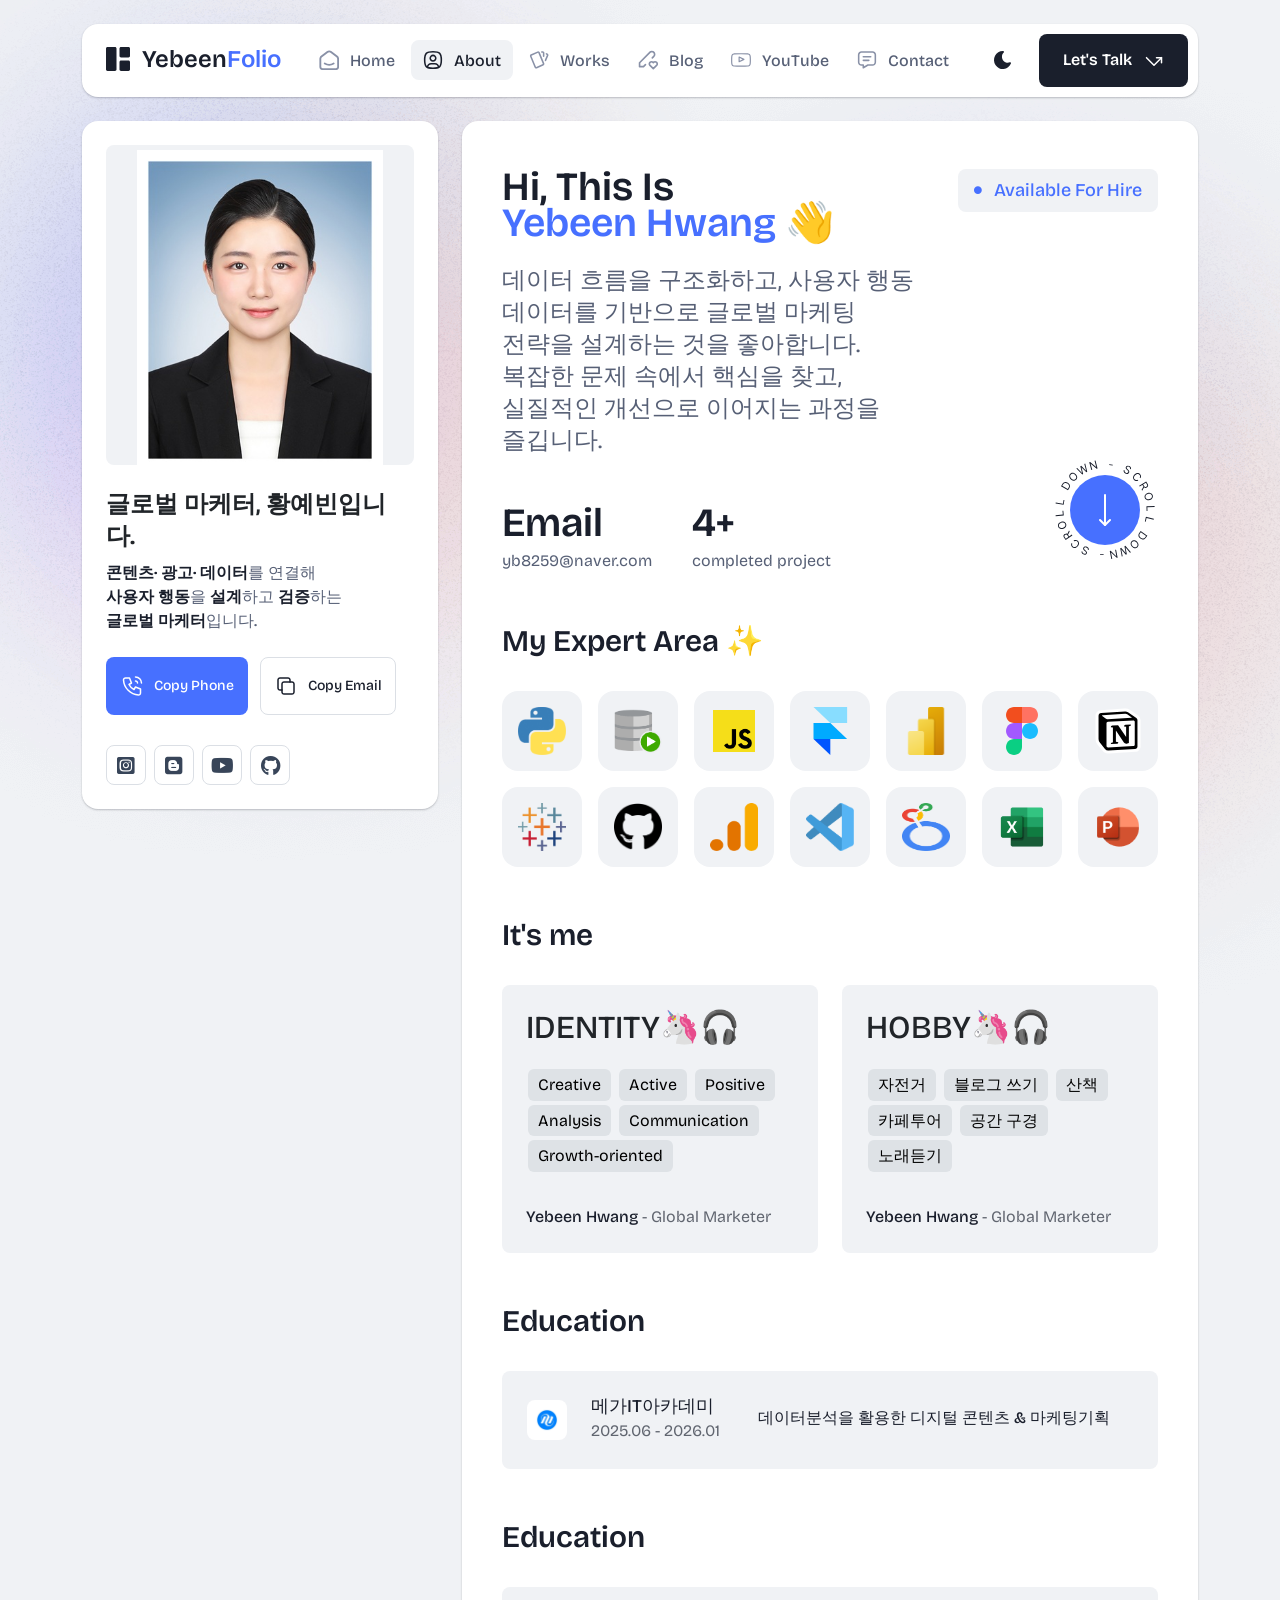
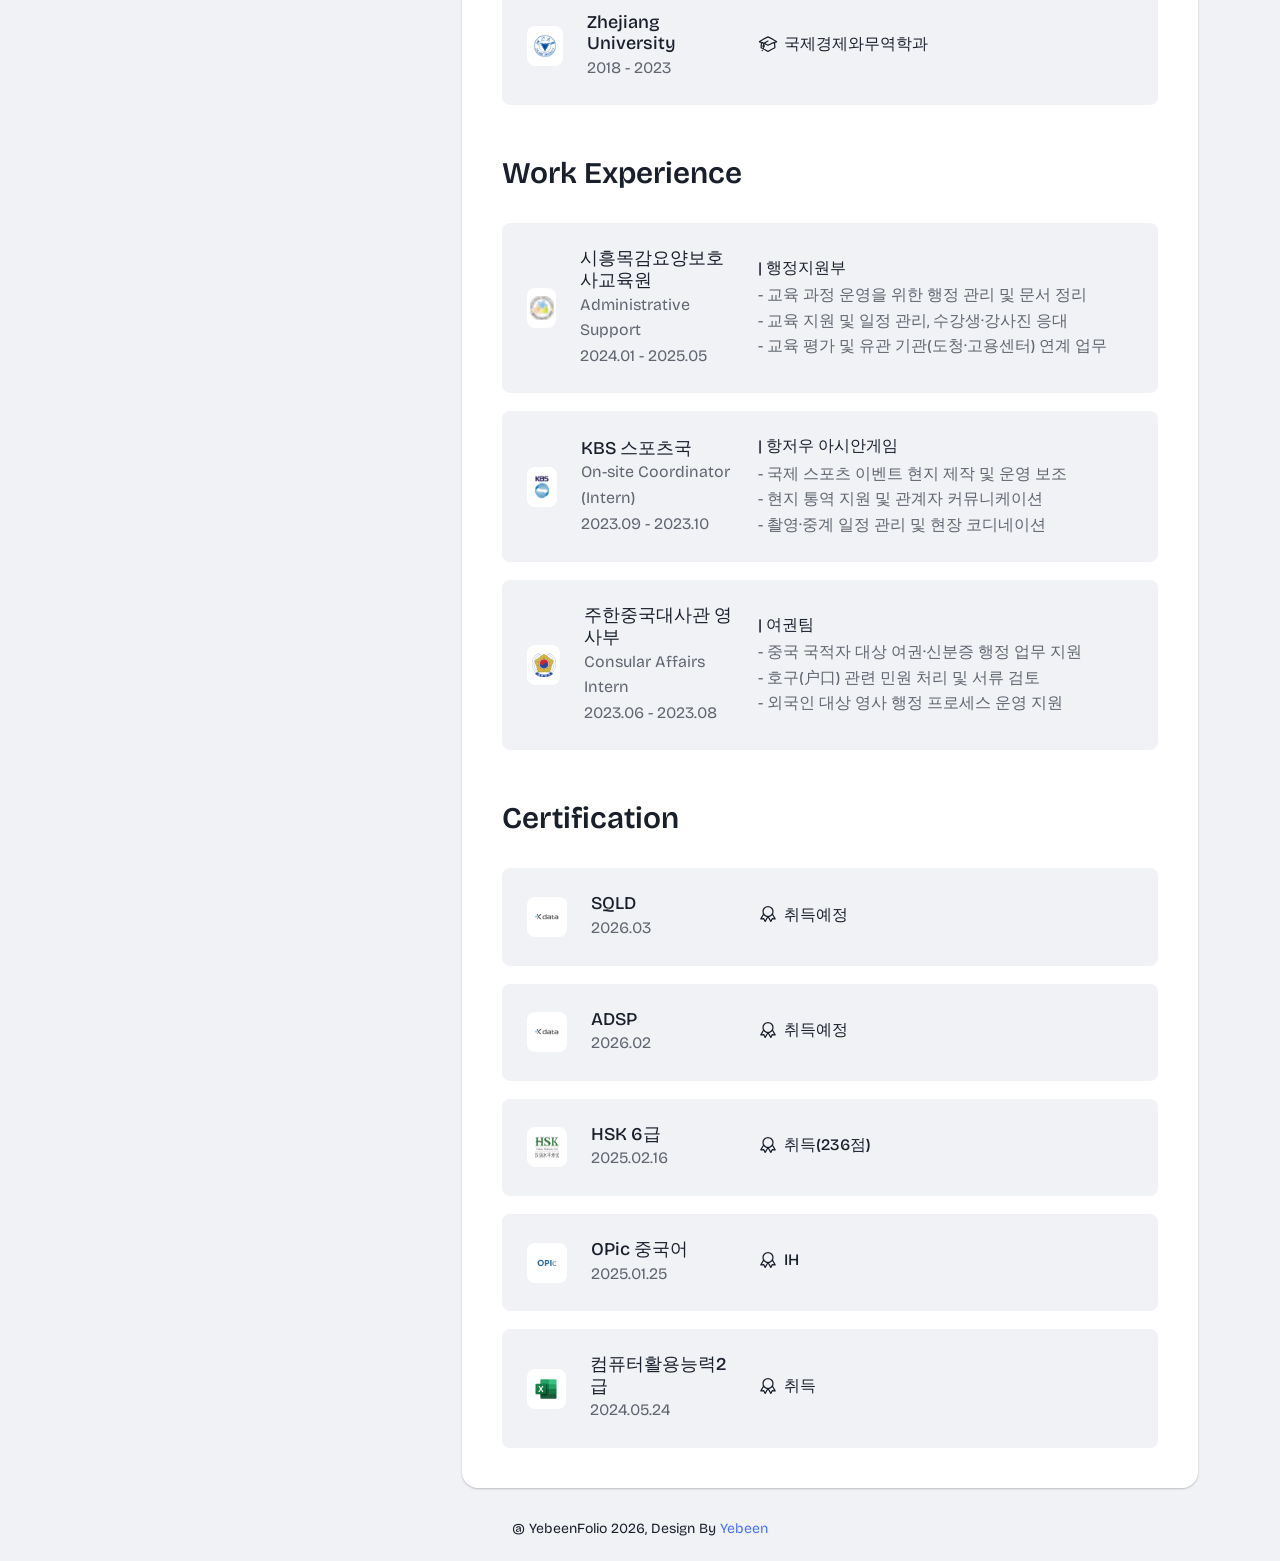
==== about.html @ 33ddd233 "Initial portfolio upload" ====
<!DOCTYPE html>
<html lang="en">
  <head>
    <meta charset="UTF-8" />
    <meta http-equiv="X-UA-Compatible" content="IE=edge" />
    <title>Yebeen Folio</title>
    <meta
      name="description"
      content="Bentofolio - Bootstrap Personal Portfolio Template"
    />
    <meta name="viewport" content="width=device-width, initial-scale=1" />

    <link
      rel="shortcut icon"
      type="image/x-icon"
      href="assets/img/favicon.svg"
    />
    <!-- Place favicon.ico in the root directory -->

    <!-- CSS here -->
    <link rel="stylesheet" href="assets/css/bootstrap.min.css" />
    <link rel="stylesheet" href="assets/fontawsome/css/all.min.css" />
    <link rel="stylesheet" href="assets/fontawsome/css/fontawesome.min.css" />
    <link rel="stylesheet" href="assets/css/slick.css" />
    <link rel="stylesheet" href="assets/css/magnific-popup.css" />
    <link rel="stylesheet" href="assets/css/style.css" />
    <link rel="stylesheet" href="assets/css/responsive.css" />
  </head>

  <body>
    <div id="page-content">
      <!-- header part start -->
      <header class="header-area">
        <nav class="navbar">
          <div class="container">
            <div class="menu-container">
              <div class="logo">
                <a class="navbar-brand me-0" href="index.html">
                  <svg
                    width="24"
                    height="24"
                    viewBox="0 0 24 24"
                    fill="none"
                    xmlns="http://www.w3.org/2000/svg"
                  >
                    <path
                      d="M0 1.5C0 1.10218 0.158035 0.720644 0.43934 0.43934C0.720644 0.158035 1.10218 0 1.5 0L9 0C9.39782 0 9.77936 0.158035 10.0607 0.43934C10.342 0.720644 10.5 1.10218 10.5 1.5V22.5C10.5 22.8978 10.342 23.2794 10.0607 23.5607C9.77936 23.842 9.39782 24 9 24H1.5C1.10218 24 0.720644 23.842 0.43934 23.5607C0.158035 23.2794 0 22.8978 0 22.5V1.5ZM13.5 1.5C13.5 1.10218 13.658 0.720644 13.9393 0.43934C14.2206 0.158035 14.6022 0 15 0L22.5 0C22.8978 0 23.2794 0.158035 23.5607 0.43934C23.842 0.720644 24 1.10218 24 1.5V9C24 9.39782 23.842 9.77936 23.5607 10.0607C23.2794 10.342 22.8978 10.5 22.5 10.5H15C14.6022 10.5 14.2206 10.342 13.9393 10.0607C13.658 9.77936 13.5 9.39782 13.5 9V1.5ZM13.5 15C13.5 14.6022 13.658 14.2206 13.9393 13.9393C14.2206 13.658 14.6022 13.5 15 13.5H22.5C22.8978 13.5 23.2794 13.658 23.5607 13.9393C23.842 14.2206 24 14.6022 24 15V22.5C24 22.8978 23.842 23.2794 23.5607 23.5607C23.2794 23.842 22.8978 24 22.5 24H15C14.6022 24 14.2206 23.842 13.9393 23.5607C13.658 23.2794 13.5 22.8978 13.5 22.5V15Z"
                      class="logo-icon"
                    />
                  </svg>
                  <span>Yebeen<span class="primary">Folio</span></span>
                </a>
              </div>
              <div class="navbar-main d-flex flex-grow-1">
                <div class="logo inner-logo d-block d-xl-none">
                  <a class="navbar-brand me-0" href="index.html">
                    <svg
                      width="24"
                      height="24"
                      viewBox="0 0 24 24"
                      fill="none"
                      xmlns="http://www.w3.org/2000/svg"
                    >
                      <path
                        d="M0 1.5C0 1.10218 0.158035 0.720644 0.43934 0.43934C0.720644 0.158035 1.10218 0 1.5 0L9 0C9.39782 0 9.77936 0.158035 10.0607 0.43934C10.342 0.720644 10.5 1.10218 10.5 1.5V22.5C10.5 22.8978 10.342 23.2794 10.0607 23.5607C9.77936 23.842 9.39782 24 9 24H1.5C1.10218 24 0.720644 23.842 0.43934 23.5607C0.158035 23.2794 0 22.8978 0 22.5V1.5ZM13.5 1.5C13.5 1.10218 13.658 0.720644 13.9393 0.43934C14.2206 0.158035 14.6022 0 15 0L22.5 0C22.8978 0 23.2794 0.158035 23.5607 0.43934C23.842 0.720644 24 1.10218 24 1.5V9C24 9.39782 23.842 9.77936 23.5607 10.0607C23.2794 10.342 22.8978 10.5 22.5 10.5H15C14.6022 10.5 14.2206 10.342 13.9393 10.0607C13.658 9.77936 13.5 9.39782 13.5 9V1.5ZM13.5 15C13.5 14.6022 13.658 14.2206 13.9393 13.9393C14.2206 13.658 14.6022 13.5 15 13.5H22.5C22.8978 13.5 23.2794 13.658 23.5607 13.9393C23.842 14.2206 24 14.6022 24 15V22.5C24 22.8978 23.842 23.2794 23.5607 23.5607C23.2794 23.842 22.8978 24 22.5 24H15C14.6022 24 14.2206 23.842 13.9393 23.5607C13.658 23.2794 13.5 22.8978 13.5 22.5V15Z"
                        class="logo-icon"
                      />
                    </svg>
                    <span>Yebeen<span class="primary">Folio</span></span>
                  </a>
                </div>
                <ul class="navbar-info mx-auto">
                  <li class="nav-item">
                    <a class="nav-link" aria-current="page" href="index.html">
                      <svg
                        class="nav-icon"
                        viewBox="0 0 15 15"
                        fill="none"
                        xmlns="http://www.w3.org/2000/svg"
                      >
                        <path
                          d="M13.475 4.92481L9.03083 1.46814C8.64082 1.16473 8.1608 1 7.66667 1C7.17254 1 6.69251 1.16473 6.3025 1.46814L1.8575 4.92481C1.59037 5.13254 1.37424 5.39858 1.22563 5.7026C1.07701 6.00662 0.99984 6.34058 1 6.67897V12.679C1 13.121 1.17559 13.5449 1.48816 13.8575C1.80072 14.17 2.22464 14.3456 2.66667 14.3456H12.6667C13.1087 14.3456 13.5326 14.17 13.8452 13.8575C14.1577 13.5449 14.3333 13.121 14.3333 12.679V6.67897C14.3333 5.99314 14.0167 5.34564 13.475 4.92481Z"
                          stroke-width="1.4"
                          stroke-linecap="round"
                          stroke-linejoin="round"
                        />
                        <path
                          d="M10.9753 10.1665C9.13359 11.2773 6.14859 11.2773 4.30859 10.1665"
                          stroke-width="1.4"
                          stroke-linecap="round"
                          stroke-linejoin="round"
                        />
                      </svg>

                      <span>Home</span>
                    </a>
                  </li>
                  <li class="nav-item">
                    <a class="nav-link active" href="about.html">
                      <svg
                        class="nav-icon"
                        viewBox="0 0 18 18"
                        fill="none"
                        xmlns="http://www.w3.org/2000/svg"
                      >
                        <path
                          d="M9 9.8335C9.66304 9.8335 10.2989 9.5701 10.7678 9.10126C11.2366 8.63242 11.5 7.99654 11.5 7.3335C11.5 6.67045 11.2366 6.03457 10.7678 5.56573C10.2989 5.09689 9.66304 4.8335 9 4.8335C8.33696 4.8335 7.70107 5.09689 7.23223 5.56573C6.76339 6.03457 6.5 6.67045 6.5 7.3335C6.5 7.99654 6.76339 8.63242 7.23223 9.10126C7.70107 9.5701 8.33696 9.8335 9 9.8335Z"
                          stroke-width="1.4"
                          stroke-linecap="round"
                          stroke-linejoin="round"
                        />
                        <path
                          d="M9 1.5C15 1.5 16.5 3 16.5 9C16.5 15 15 16.5 9 16.5C3 16.5 1.5 15 1.5 9C1.5 3 3 1.5 9 1.5Z"
                          stroke-width="1.4"
                          stroke-linecap="round"
                          stroke-linejoin="round"
                        />
                        <path
                          d="M4 15.7085V15.6668C4 14.7828 4.35119 13.9349 4.97631 13.3098C5.60143 12.6847 6.44928 12.3335 7.33333 12.3335H10.6667C11.5507 12.3335 12.3986 12.6847 13.0237 13.3098C13.6488 13.9349 14 14.7828 14 15.6668V15.7085"
                          stroke-width="1.4"
                          stroke-linecap="round"
                          stroke-linejoin="round"
                        />
                      </svg>
                      About
                    </a>
                  </li>
                  <!-- <li class="nav-item">
                    <a class="nav-link" href="services.html">
                      <svg
                        class="nav-icon"
                        viewBox="0 0 16 16"
                        fill="none"
                        xmlns="http://www.w3.org/2000/svg"
                      >
                        <path
                          d="M7.99967 1.3335L1.33301 4.66683L7.99967 8.00016L14.6663 4.66683L7.99967 1.3335Z"
                          stroke-width="1.4"
                          stroke-linecap="round"
                          stroke-linejoin="round"
                        />
                        <path
                          d="M1.33301 8L7.99967 11.3333L14.6663 8"
                          stroke-width="1.4"
                          stroke-linecap="round"
                          stroke-linejoin="round"
                        />
                        <path
                          d="M1.33301 11.3335L7.99967 14.6668L14.6663 11.3335"
                          stroke-width="1.4"
                          stroke-linecap="round"
                          stroke-linejoin="round"
                        />
                      </svg>
                      Services
                    </a>
                  </li> -->
                  <li class="nav-item">
                    <a class="nav-link" href="portfolio.html">
                      <svg
                        class="nav-icon"
                        viewBox="0 0 18 17"
                        fill="none"
                        xmlns="http://www.w3.org/2000/svg"
                      >
                        <path
                          d="M2.00326 3.99733L7.95159 1.40649C8.04974 1.36442 8.15533 1.34243 8.26212 1.34181C8.3689 1.34119 8.47473 1.36196 8.57337 1.40289C8.67201 1.44382 8.76145 1.50408 8.83642 1.58013C8.9114 1.65617 8.97039 1.74646 9.00992 1.84566L13.1133 11.764C13.1985 11.9651 13.2014 12.1917 13.1213 12.3949C13.0412 12.5982 12.8845 12.7618 12.6849 12.8507L6.73742 15.4415C6.63922 15.4837 6.53356 15.5058 6.42668 15.5065C6.3198 15.5072 6.21387 15.4864 6.11514 15.4455C6.0164 15.4046 5.92688 15.3442 5.85184 15.2681C5.7768 15.192 5.71778 15.1016 5.67826 15.0023L1.57492 5.08316C1.48963 4.88204 1.48673 4.65546 1.56684 4.45222C1.64696 4.24898 1.80367 4.08616 2.00326 3.99733Z"
                          stroke-width="1.4"
                          stroke-linecap="round"
                          stroke-linejoin="round"
                        />
                        <path
                          d="M11.5 1.3335H12.3333C12.5543 1.3335 12.7663 1.42129 12.9226 1.57757C13.0789 1.73385 13.1667 1.94582 13.1667 2.16683V5.0835"
                          stroke-width="1.4"
                          stroke-linecap="round"
                          stroke-linejoin="round"
                        />
                        <path
                          d="M15.6663 3C15.8863 3.09333 16.0997 3.18083 16.3063 3.2625C16.5098 3.34882 16.6706 3.51241 16.7534 3.71729C16.8362 3.92217 16.8343 4.15155 16.748 4.355L14.833 8.83334"
                          stroke-width="1.4"
                          stroke-linecap="round"
                          stroke-linejoin="round"
                        />
                      </svg>
                      Works
                    </a>
                  </li>
                  <li class="nav-item">
                    <a class="nav-link" href="blog.html">
                      <svg
                        class="nav-icon"
                        viewBox="0 0 17 16"
                        fill="none"
                        xmlns="http://www.w3.org/2000/svg"
                      >
                        <path
                          d="M12.1663 6.16676L13.4163 4.91676C13.6352 4.69789 13.8088 4.43805 13.9273 4.15208C14.0457 3.86612 14.1067 3.55962 14.1067 3.25009C14.1067 2.94056 14.0457 2.63406 13.9273 2.3481C13.8088 2.06213 13.6352 1.80229 13.4163 1.58342C13.1975 1.36455 12.9376 1.19094 12.6517 1.07248C12.3657 0.954033 12.0592 0.893066 11.7497 0.893066C11.4401 0.893066 11.1336 0.954033 10.8477 1.07248C10.5617 1.19094 10.3019 1.36455 10.083 1.58342L1.33301 10.3334V13.6668H4.66634L6.33301 12.0001"
                          stroke-width="1.4"
                          stroke-linecap="round"
                          stroke-linejoin="round"
                        />
                        <path
                          d="M13.0004 15.3335L15.7921 12.5968C15.9633 12.4307 16.0995 12.232 16.1926 12.0124C16.2857 11.7927 16.3339 11.5567 16.3343 11.3181C16.3347 11.0796 16.2873 10.8434 16.1948 10.6235C16.1024 10.4035 15.9669 10.2044 15.7963 10.0377C15.448 9.69712 14.9806 9.50602 14.4935 9.50509C14.0065 9.50415 13.5383 9.69346 13.1888 10.0327L13.0021 10.216L12.8163 10.0327C12.4681 9.69237 12.0008 9.50143 11.5139 9.50049C11.0271 9.49956 10.5591 9.68871 10.2096 10.0277C10.0383 10.1937 9.9021 10.3924 9.80891 10.612C9.71572 10.8316 9.66746 11.0677 9.667 11.3062C9.66653 11.5447 9.71386 11.781 9.80619 12.0009C9.89853 12.2209 10.034 12.4201 10.2046 12.5868L13.0004 15.3335Z"
                          stroke-width="1.4"
                          stroke-linecap="round"
                          stroke-linejoin="round"
                        />
                      </svg>
                      Blog
                    </a>
                  </li>
                  <li class="nav-item">
                    <a class="nav-link" href="youtube.html">
                      <svg
                        class="nav-icon"
                        viewBox="0 0 24 24"
                        fill="none"
                        xmlns="http://www.w3.org/2000/svg"
                      >
                        <path
                          d="M23 7.5C23 7.5 22.8 6.1 22.2 5.5C21.5 4.8 20.7 4.8 20.3 4.7C17.5 4.5 12 4.5 12 4.5H12C12 4.5 6.5 4.5 3.7 4.7C3.3 4.8 2.5 4.8 1.8 5.5C1.2 6.1 1 7.5 1 7.5C1 7.5 0.8 9.3 0.8 11.1V12.9C0.8 14.7 1 16.5 1 16.5C1 16.5 1.2 17.9 1.8 18.5C2.5 19.2 3.4 19.1 3.8 19.2C6.6 19.4 12 19.4 12 19.4C12 19.4 17.5 19.4 20.3 19.2C20.7 19.1 21.5 19.2 22.2 18.5C22.8 17.9 23 16.5 23 16.5C23 16.5 23.2 14.7 23.2 12.9V11.1C23.2 9.3 23 7.5 23 7.5Z"
                          stroke-width="1.4"
                          stroke-linecap="round"
                          stroke-linejoin="round"
                        />
                        <path
                          d="M9.75 14.02L15.5 11.25L9.75 8.48V14.02Z"
                          stroke-width="1.4"
                          stroke-linecap="round"
                          stroke-linejoin="round"
                        />
                      </svg>
                      YouTube
                    </a>
                  </li>
                  
                  <li class="nav-item">
                    <a class="nav-link" href="contact.html">
                      <svg
                        class="nav-icon"
                        viewBox="0 0 18 17"
                        fill="none"
                        xmlns="http://www.w3.org/2000/svg"
                      >
                        <path
                          d="M5.66699 5.5H12.3337"
                          stroke-width="1.4"
                          stroke-linecap="round"
                          stroke-linejoin="round"
                        />
                        <path
                          d="M5.66699 8.8335H10.667"
                          stroke-width="1.4"
                          stroke-linecap="round"
                          stroke-linejoin="round"
                        />
                        <path
                          d="M14 1.3335C14.663 1.3335 15.2989 1.59689 15.7678 2.06573C16.2366 2.53457 16.5 3.17045 16.5 3.8335V10.5002C16.5 11.1632 16.2366 11.7991 15.7678 12.2679C15.2989 12.7368 14.663 13.0002 14 13.0002H9.83333L5.66667 15.5002V13.0002H4C3.33696 13.0002 2.70107 12.7368 2.23223 12.2679C1.76339 11.7991 1.5 11.1632 1.5 10.5002V3.8335C1.5 3.17045 1.76339 2.53457 2.23223 2.06573C2.70107 1.59689 3.33696 1.3335 4 1.3335H14Z"
                          stroke-width="1.4"
                          stroke-linecap="round"
                          stroke-linejoin="round"
                        />
                      </svg>
                      Contact
                    </a>
                  </li>
                </ul>
                <div class="header-right-info d-flex align-items-center">
                  <button class="theme-control-btn">
                    <span class="dark">
                      <svg
                        width="24"
                        height="24"
                        viewBox="0 0 24 24"
                        fill="none"
                        xmlns="http://www.w3.org/2000/svg"
                      >
                        <path
                          d="M11.8005 3C10.207 3.0003 8.64356 3.44286 7.27683 4.28049C5.91011 5.11811 4.79139 6.31937 4.04002 7.75612C3.28865 9.19288 2.93281 10.8112 3.01046 12.4386C3.08811 14.0659 3.59633 15.6411 4.48091 16.9963C5.3655 18.3514 6.59326 19.4356 8.03324 20.1333C9.47322 20.8309 11.0714 21.1157 12.6573 20.9574C14.2432 20.7991 15.7573 20.2036 17.0381 19.2344C18.319 18.2652 19.3185 16.9587 19.9301 15.4542C20.2302 14.7162 19.5111 13.9746 18.7875 14.2752C17.5475 14.7888 16.1706 14.8418 14.8963 14.425C13.622 14.0082 12.5308 13.1479 11.8126 11.9937C11.0943 10.8396 10.7943 9.4645 10.9648 8.10764C11.1353 6.75077 11.7655 5.49792 12.7458 4.5669L12.8136 4.4949C13.2986 3.9279 12.913 3.0072 12.1464 3.0072H11.9122L11.8524 3.0018L11.7996 3H11.8005Z"
                          fill="#1A1F2C"
                        />
                      </svg>
                      <small class="theme-text d-block d-xl-none"
                        >Change appearance</small
                      >
                    </span>
                    <span class="light">
                      <svg
                        width="24"
                        height="24"
                        viewBox="0 0 24 24"
                        fill="none"
                        xmlns="http://www.w3.org/2000/svg"
                      >
                        <path
                          d="M12 19C12.2449 19 12.4813 19.09 12.6644 19.2527C12.8474 19.4155 12.9643 19.6397 12.993 19.883L13 20V21C12.9997 21.2549 12.9021 21.5 12.7272 21.6854C12.5522 21.8707 12.313 21.9822 12.0586 21.9972C11.8042 22.0121 11.5536 21.9293 11.3582 21.7657C11.1627 21.6021 11.0371 21.3701 11.007 21.117L11 21V20C11 19.7348 11.1054 19.4804 11.2929 19.2929C11.4804 19.1054 11.7348 19 12 19Z"
                          fill="#FD7E41"
                        />
                        <path
                          d="M18.3127 16.9099L18.4067 16.9929L19.1067 17.6929C19.2861 17.8729 19.3902 18.1144 19.398 18.3683C19.4057 18.6223 19.3165 18.8697 19.1485 19.0602C18.9804 19.2508 18.7462 19.3702 18.4933 19.3943C18.2403 19.4184 17.9877 19.3454 17.7867 19.1899L17.6927 19.1069L16.9927 18.4069C16.8202 18.2347 16.7165 18.0053 16.7012 17.7619C16.6859 17.5186 16.76 17.278 16.9097 17.0855C17.0593 16.893 17.2741 16.7618 17.5137 16.7166C17.7533 16.6713 18.0012 16.7152 18.2107 16.8399L18.3127 16.9099Z"
                          fill="#FD7E41"
                        />
                        <path
                          d="M7.00747 16.993C7.17965 17.1652 7.28308 17.3943 7.29836 17.6373C7.31364 17.8803 7.23972 18.1206 7.09047 18.313L7.00747 18.407L6.30747 19.107C6.12751 19.2863 5.88604 19.3905 5.63209 19.3982C5.37814 19.406 5.13076 19.3168 4.94019 19.1487C4.74963 18.9807 4.63017 18.7464 4.60607 18.4935C4.58198 18.2406 4.65506 17.988 4.81047 17.787L4.89347 17.693L5.59347 16.993C5.781 16.8055 6.03531 16.7002 6.30047 16.7002C6.56563 16.7002 6.81994 16.8055 7.00747 16.993Z"
                          fill="#FD7E41"
                        />
                        <path
                          d="M3.99987 11C4.25475 11.0003 4.4999 11.0979 4.68524 11.2728C4.87057 11.4478 4.9821 11.687 4.99704 11.9414C5.01198 12.1958 4.92919 12.4464 4.7656 12.6418C4.60201 12.8373 4.36996 12.9629 4.11687 12.993L3.99987 13H2.99987C2.74499 12.9997 2.49984 12.9021 2.3145 12.7272C2.12916 12.5522 2.01763 12.313 2.0027 12.0586C1.98776 11.8042 2.07054 11.5536 2.23413 11.3582C2.39772 11.1627 2.62977 11.0371 2.88287 11.007L2.99987 11H3.99987Z"
                          fill="#FD7E41"
                        />
                        <path
                          d="M20.9999 11C21.2547 11.0003 21.4999 11.0979 21.6852 11.2728C21.8706 11.4478 21.9821 11.687 21.997 11.9414C22.012 12.1958 21.9292 12.4464 21.7656 12.6418C21.602 12.8373 21.37 12.9629 21.1169 12.993L20.9999 13H19.9999C19.745 12.9997 19.4998 12.9021 19.3145 12.7272C19.1292 12.5522 19.0176 12.313 19.0027 12.0586C18.9878 11.8042 19.0705 11.5536 19.2341 11.3582C19.3977 11.1627 19.6298 11.0371 19.8829 11.007L19.9999 11H20.9999Z"
                          fill="#FD7E41"
                        />
                        <path
                          d="M6.21264 4.80985L6.30664 4.89285L7.00664 5.59285C7.18599 5.77281 7.29011 6.01429 7.29787 6.26824C7.30562 6.52219 7.21642 6.76957 7.04839 6.96013C6.88036 7.1507 6.64609 7.27016 6.39316 7.29425C6.14024 7.31834 5.88763 7.24526 5.68664 7.08985L5.59264 7.00685L4.89264 6.30685C4.72073 6.13453 4.61757 5.90543 4.6025 5.66248C4.58744 5.41954 4.6615 5.17945 4.8108 4.98721C4.9601 4.79497 5.1744 4.66378 5.41351 4.61824C5.65262 4.57271 5.90013 4.61594 6.10964 4.73985L6.21264 4.80985Z"
                          fill="#FD7E41"
                        />
                        <path
                          d="M19.1071 4.89288C19.2793 5.06508 19.3827 5.29418 19.398 5.5372C19.4132 5.78023 19.3393 6.02048 19.1901 6.21288L19.1071 6.30688L18.4071 7.00688C18.2271 7.18623 17.9856 7.29036 17.7317 7.29811C17.4777 7.30587 17.2304 7.21667 17.0398 7.04864C16.8492 6.8806 16.7298 6.64633 16.7057 6.39341C16.6816 6.14049 16.7547 5.88788 16.9101 5.68688L16.9931 5.59288L17.6931 4.89288C17.8806 4.70541 18.1349 4.6001 18.4001 4.6001C18.6652 4.6001 18.9196 4.70541 19.1071 4.89288Z"
                          fill="#FD7E41"
                        />
                        <path
                          d="M12 2C12.2449 2.00003 12.4813 2.08996 12.6644 2.25272C12.8474 2.41547 12.9643 2.63975 12.993 2.883L13 3V4C12.9997 4.25488 12.9021 4.50003 12.7272 4.68537C12.5522 4.8707 12.313 4.98223 12.0586 4.99717C11.8042 5.01211 11.5536 4.92933 11.3582 4.76573C11.1627 4.60214 11.0371 4.3701 11.007 4.117L11 4V3C11 2.73478 11.1054 2.48043 11.2929 2.29289C11.4804 2.10536 11.7348 2 12 2Z"
                          fill="#FD7E41"
                        />
                        <path
                          d="M12 7C12.9797 6.99994 13.9378 7.28769 14.7553 7.8275C15.5729 8.36731 16.2138 9.1354 16.5986 10.0364C16.9833 10.9373 17.0949 11.9315 16.9195 12.8953C16.7441 13.8592 16.2893 14.7502 15.6118 15.4579C14.9343 16.1655 14.0638 16.6585 13.1085 16.8756C12.1532 17.0928 11.1552 17.0245 10.2383 16.6793C9.3215 16.334 8.52629 15.7271 7.95146 14.9338C7.37663 14.1405 7.04752 13.1958 7.005 12.217L7 12L7.005 11.783C7.06092 10.4958 7.61161 9.27978 8.54222 8.38866C9.47284 7.49754 10.7115 7.00007 12 7Z"
                          fill="#FD7E41"
                        />
                      </svg>
                      <small class="theme-text d-block d-xl-none"
                        >Change appearance</small
                      >
                    </span>
                  </button>
                  <a href="contact.html" class="lets-talk-btn">
                    Let's Talk
                    <svg
                      class="icon"
                      width="20"
                      height="20"
                      viewBox="0 0 20 20"
                      fill="none"
                      xmlns="http://www.w3.org/2000/svg"
                    >
                      <path
                        d="M17.5 11.6665V6.6665H12.5"
                        stroke="white"
                        stroke-width="1.5"
                        stroke-linecap="round"
                        stroke-linejoin="round"
                      />
                      <path
                        d="M17.5 6.6665L10 14.1665L2.5 6.6665"
                        stroke="white"
                        stroke-width="1.5"
                        stroke-linecap="round"
                        stroke-linejoin="round"
                      />
                    </svg>
                  </a>
                </div>
              </div>
              <div class="mobile-menu-overlay d-block d-lg-none"></div>
              <div class="mobile-menu-control-bar d-block d-xl-none">
                <button class="mobile-menu-control-bar">
                  <i class="fas fa-bars"></i>
                </button>
              </div>
            </div>
          </div>
        </nav>
      </header>
      <!-- header part end -->

      <!-- main area part start -->
      <main>
        <section class="content-box-area mt-4">
          <div class="container">
            <div class="row g-4">
              <div class="col-xl-4">
                <div class="card profile-card">
                  <div class="card-body">
                    <div class="image text-center">
                      <img src="assets/img/images/home.jpg" alt="home" />
                    </div>
                    <div class="text">
                      <h3 class="card-title">글로벌 마케터, 황예빈입니다.</h3>
                      <p>
                        <span>콘텐츠·</span>
                        <span>광고·</span>
                        <span>데이터</span>를 연결해<br />
                        <span>사용자 행동</span>을
                        <span>설계</span>하고
                        <span>검증</span>하는
                        <span>글로벌 마케터</span>입니다.
                      </p>
                      <div class="common-button-groups">
                        <button
                          class="btn btn-call"
                          data-clipboard-text="010-9900-9794"
                        >
                          <svg
                            class="icon"
                            width="24"
                            height="24"
                            viewBox="0 0 24 24"
                            fill="none"
                            xmlns="http://www.w3.org/2000/svg"
                          >
                            <path
                              d="M5.5 4H9.5L11.5 9L9 10.5C10.071 12.6715 11.8285 14.429 14 15.5L15.5 13L20.5 15V19C20.5 19.5304 20.2893 20.0391 19.9142 20.4142C19.5391 20.7893 19.0304 21 18.5 21C14.5993 20.763 10.9202 19.1065 8.15683 16.3432C5.3935 13.5798 3.73705 9.90074 3.5 6C3.5 5.46957 3.71071 4.96086 4.08579 4.58579C4.46086 4.21071 4.96957 4 5.5 4Z"
                              stroke="white"
                              stroke-width="1.5"
                              stroke-linecap="round"
                              stroke-linejoin="round"
                            />
                            <path
                              d="M15.5 7C16.0304 7 16.5391 7.21071 16.9142 7.58579C17.2893 7.96086 17.5 8.46957 17.5 9"
                              stroke="white"
                              stroke-width="1.5"
                              stroke-linecap="round"
                              stroke-linejoin="round"
                            />
                            <path
                              d="M15.5 3C17.0913 3 18.6174 3.63214 19.7426 4.75736C20.8679 5.88258 21.5 7.4087 21.5 9"
                              stroke="white"
                              stroke-width="1.5"
                              stroke-linecap="round"
                              stroke-linejoin="round"
                            />
                          </svg>
                          Copy Phone
                        </button>
                        <button
                          class="btn btn-copy"
                          data-clipboard-text="yb8259@naver.com"
                        >
                          <svg
                            class="icon"
                            width="24"
                            height="24"
                            viewBox="0 0 24 24"
                            fill="none"
                            xmlns="http://www.w3.org/2000/svg"
                          >
                            <path
                              d="M8 10C8 9.46957 8.21071 8.96086 8.58579 8.58579C8.96086 8.21071 9.46957 8 10 8H18C18.5304 8 19.0391 8.21071 19.4142 8.58579C19.7893 8.96086 20 9.46957 20 10V18C20 18.5304 19.7893 19.0391 19.4142 19.4142C19.0391 19.7893 18.5304 20 18 20H10C9.46957 20 8.96086 19.7893 8.58579 19.4142C8.21071 19.0391 8 18.5304 8 18V10Z"
                              stroke-width="1.5"
                              stroke-linecap="round"
                              stroke-linejoin="round"
                            />
                            <path
                              d="M16 8V6C16 5.46957 15.7893 4.96086 15.4142 4.58579C15.0391 4.21071 14.5304 4 14 4H6C5.46957 4 4.96086 4.21071 4.58579 4.58579C4.21071 4.96086 4 5.46957 4 6V14C4 14.5304 4.21071 15.0391 4.58579 15.4142C4.96086 15.7893 5.46957 16 6 16H8"
                              stroke-width="1.5"
                              stroke-linecap="round"
                              stroke-linejoin="round"
                            />
                          </svg>
                          Copy Email
                        </button>
                      </div>
                      <div class="social-media-icon">
                        <ul class="list-unstyled">
                          <li>
                            <a
                              href="https://www.instagram.com/yebeen_h"
                              target="_blank"
                              ><i class="fab fa-instagram-square"></i
                            ></a>
                          </li>
                          <li>
                            <a
                              href="https://blog.naver.com/yb8259"
                              target="_blank"
                              ><i class="fab fa-blogger"></i
                            ></a>
                          </li>
                          <li>
                            <a href="https://www.youtube.com/@moubeen" target="_blank" aria-label="YouTube">
                              <i class="fab fa-youtube"></i>
                            </a>
                          </li>
                          <li>
                            <a
                              href="https://github.com/yb8259/yebeen_folio"
                              target="_blank"
                              ><i class="fab fa-github"></i
                            ></a>
                          </li>
                        </ul>
                      </div>
                    </div>
                  </div>
                </div>
              </div>
              <div class="col-xl-8">
                <div class="card content-box-card">
                  <div class="card-body">
                    <div class="top-info">
                      <div class="text">
                        <h1 class="main-title">
                          Hi, This Is <span>Yebeen Hwang</span> 👋
                        </h1>
                        <p>
                          데이터 흐름을 구조화하고,
사용자 행동 데이터를 기반으로 글로벌 마케팅 전략을 설계하는 것을 좋아합니다.
복잡한 문제 속에서 핵심을 찾고,
실질적인 개선으로 이어지는 과정을 즐깁니다.
                        </p>
                      </div>
                      <div class="available-btn">
                        <span
                          ><i class="fas fa-circle"></i> Available For
                          Hire</span
                        >
                      </div>
                    </div>
                    <div class="counter-area">
                      <div class="counter">
                        <div class="counter-item">
                          <h3 class="number">Email</h3>
                          <p class="subtitle">yb8259@naver.com</p>
                        </div>
                        <div class="counter-item">
                          <h3 class="number">4+</h3>
                          <p class="subtitle">completed project</p>
                        </div>
                        <!-- <div class="counter-item">
                          <h3 class="number">72+</h3>
                          <p class="subtitle">Happy Client</p>
                        </div> -->
                      </div>
                      <div class="circle-area">
                        <div class="circle-text">
                          <img
                            class="circle-image"
                            src="assets/img/about-us/circle-text.svg"
                            alt="circle-text"
                          />
                          <img
                            class="circle-image circle-image-light d-none"
                            src="assets/img/about-us/circle-text-light.svg"
                            alt="circle-text"
                          />
                          <span class="arrow-down">
                            <svg
                              width="40"
                              height="40"
                              viewBox="0 0 40 40"
                              fill="none"
                              xmlns="http://www.w3.org/2000/svg"
                            >
                              <path
                                d="M20 5V35"
                                stroke="white"
                                stroke-width="2"
                                stroke-linecap="round"
                                stroke-linejoin="round"
                              />
                              <path
                                d="M15 30L20 35L25 30"
                                stroke="white"
                                stroke-width="2"
                                stroke-linecap="round"
                                stroke-linejoin="round"
                              />
                            </svg>
                          </span>
                        </div>
                      </div>
                    </div>
                    <div class="working-with-area">
                      <h2 class="main-common-title">My Expert Area ✨</h2>
                      <div class="working-with-main">
                        <div class="items">
                          <img src="assets/img/icons/python.png" alt="python" />
                        </div>
                        <div class="items">
                          <img src="assets/img/icons/sql4.png" alt="sql4" />
                        </div>
                        <div class="items">
                          <img src="assets/img/icons/js.png" alt="js" />
                        </div>
                        <div class="items">
                          <img src="assets/img/icons/framer.svg" alt="framer" />
                        </div>
                        <div class="items">
                          <img
                            src="assets/img/icons/Power_BI_logo.svg.png"
                            alt="Power_BI_logo"
                          />
                        </div>
                        <div class="items">
                          <img src="assets/img/icons/figma.svg" alt="figma" />
                        </div>
                        <div class="items">
                          <img src="assets/img/icons/notion.svg" alt="notion" />
                        </div>
                        <div class="items">
                          <img
                            src="assets/img/icons/tableau-icon.png"
                            alt="tableau-icon"
                          />
                        </div>
                        <div class="items">
                          <img
                            src="assets/img/icons/github.svg.png"
                            alt="githube"
                          />
                        </div>
                        <div class="items">
                          <img
                            src="assets/img/icons/google-analytics.png"
                            alt="google"
                          />
                        </div>
                        <div class="items">
                          <img
                            src="assets/img/icons/visual-studio-code.png"
                            alt="visual"
                          />
                        </div>
                        <div class="items">
                          <img
                            src="assets/img/icons/looker-icon.png"
                            alt="looker"
                          />
                        </div>
                        <div class="items">
                          <img src="assets/img/icons/excel.png" alt="excel" />
                        </div>
                        <div class="items">
                          <img
                            src="assets/img/icons/powerpoint.png"
                            alt="powerpoint"
                          />
                        </div>
                      </div>
                    </div>
                    <div class="client-feedback">
                      <h2 class="main-common-title">It's me</h2>
                      <div class="row client-feedback-slider">
                        <div class="col-lg-6">
                          <div class="feedback-item">
                            <div class="feedback-top-info">
                              <h2>IDENTITY🦄🎧</h2>
                            </div>
                            <div class="details">
                              <span class="tag-button">Creative</span>
                              <span class="tag-button">Active</span>
                              <span class="tag-button">Positive</span>
                              <span class="tag-button">Analysis</span>
                              <span class="tag-button">Communication</span>
                              <span class="tag-button">Growth-oriented</span>
                            </div>
                            <div class="designation">
                              <p><span>Yebeen Hwang</span> - Global Marketer</p>
                            </div>
                          </div>
                        </div>
                        <div class="col-lg-6">
                          <div class="feedback-item">
                            <div class="feedback-top-info">
                              <h2>HOBBY🦄🎧</h2>
                            </div>
                            <div class="details">
                              <span class="tag-button">자전거</span>
                              <span class="tag-button">블로그 쓰기</span>
                              <span class="tag-button">산책</span>
                              <span class="tag-button">카페투어</span>
                              <span class="tag-button">공간 구경</span>
                              <span class="tag-button">노래듣기</span>
                            </div>
                            <div class="designation">
                              <p><span> Yebeen Hwang</span> - Global Marketer</p>
                            </div>
                          </div>
                        </div>
                        <!-- <div class="col-lg-6">
                          <div class="feedback-item">
                            <div class="feedback-top-info">
                              <h2>🫧🎨💟🦄🎧</h2>
                            </div>
                            <div class="details">
                              <p>
                                "We've been using BentoFolio for over a year
                                now, and I must say, it's been a game-changer
                                for us. The user interface is intuitive and the
                                feature.
                              </p>
                            </div>
                            <div class="designation">
                              <p>
                                <span>Oliver Clain</span> - Product Designer
                              </p>
                            </div>
                          </div>
                        </div> -->
                      </div>
                    </div>
                    <div class="awards-recognitions">
                      <h2 class="main-common-title">Education</h2>
                      <div class="awards-recognitions-main">
                        <ul class="list-unstyled">
                          <li>
                            <div class="d-block w-100">
                              <div class="awards-item">
                                <div class="award-name">
                                  <div class="icon">
                                    <img
                                      src="assets/img/icons/megastudy.svg"
                                      alt="megastudy"
                                    />
                                  </div>
                                  <div class="text">
                                    <h4 class="title">메가IT아카데미</h4>
                                    <p class="year">2025.06 - 2026.01</p>
                                  </div>
                                </div>
                                <div class="winner-tag">
                                  <h4 class="title">
                                    <!-- <svg
                                      class="icon"
                                      width="24"
                                      height="24"
                                      xmlns="http://www.w3.org/2000/svg"
                                      fill="none"
                                      viewBox="0 0 24 24"
                                      stroke-width="1.5"
                                      stroke="currentColor"
                                      class="size-6"
                                    >
                                      <path
                                        stroke-linecap="round"
                                        stroke-linejoin="round"
                                        d="M4.26 10.147a60.438 60.438 0 0 0-.491 6.347A48.62 48.62 0 0 1 12 20.904a48.62 48.62 0 0 1 8.232-4.41 60.46 60.46 0 0 0-.491-6.347m-15.482 0a50.636 50.636 0 0 0-2.658-.813A59.906 59.906 0 0 1 12 3.493a59.903 59.903 0 0 1 10.399 5.84c-.896.248-1.783.52-2.658.814m-15.482 0A50.717 50.717 0 0 1 12 13.489a50.702 50.702 0 0 1 7.74-3.342M6.75 15a.75.75 0 1 0 0-1.5.75.75 0 0 0 0 1.5Zm0 0v-3.675A55.378 55.378 0 0 1 12 8.443m-7.007 11.55A5.981 5.981 0 0 0 6.75 15.75v-1.5"
                                      />
                                    </svg> -->
                                    데이터분석을 활용한 디지털 콘텐츠 &
                                    마케팅기획
                                  </h4>
                                </div>
                                <div class="project-btn">
                                  <!-- <span>
                                    View Project
                                    <svg
                                      class="arrow-up"
                                      width="14"
                                      height="15"
                                      viewBox="0 0 14 15"
                                      fill="none"
                                      xmlns="http://www.w3.org/2000/svg"
                                    >
                                      <path
                                        d="M9.91634 4.5835L4.08301 10.4168"
                                        stroke-linecap="round"
                                        stroke-linejoin="round"
                                      />
                                      <path
                                        d="M4.66699 4.5835H9.91699V9.8335"
                                        stroke-linecap="round"
                                        stroke-linejoin="round"
                                      />
                                    </svg>
                                  </span> -->
                                </div>
                              </div>
                            </div>
                          </li>
                        </ul>
                      </div>
                    </div>
                    <div class="awards-recognitions">
                      <h2 class="main-common-title">Education</h2>
                      <div class="awards-recognitions-main">
                        <ul class="list-unstyled">
                          <li>
                            <div class="d-block w-100">
                              <div class="awards-item">
                                <div class="award-name">
                                  <div class="icon">
                                    <img
                                      src="assets/img/icons/zhejiang.svg"
                                      alt="zhejiang"
                                    />
                                  </div>
                                  <div class="text">
                                    <h4 class="title">Zhejiang University

                                    </h4>
                                    <p class="year">2018 - 2023</p>
                                  </div>
                                </div>
                                <div class="winner-tag">
                                  <h4 class="title">
                                    <svg
                                      class="icon"
                                      width="24"
                                      height="24"
                                      xmlns="http://www.w3.org/2000/svg"
                                      fill="none"
                                      viewBox="0 0 24 24"
                                      stroke-width="1.5"
                                      stroke="currentColor"
                                      class="size-6"
                                    >
                                      <path
                                        stroke-linecap="round"
                                        stroke-linejoin="round"
                                        d="M4.26 10.147a60.438 60.438 0 0 0-.491 6.347A48.62 48.62 0 0 1 12 20.904a48.62 48.62 0 0 1 8.232-4.41 60.46 60.46 0 0 0-.491-6.347m-15.482 0a50.636 50.636 0 0 0-2.658-.813A59.906 59.906 0 0 1 12 3.493a59.903 59.903 0 0 1 10.399 5.84c-.896.248-1.783.52-2.658.814m-15.482 0A50.717 50.717 0 0 1 12 13.489a50.702 50.702 0 0 1 7.74-3.342M6.75 15a.75.75 0 1 0 0-1.5.75.75 0 0 0 0 1.5Zm0 0v-3.675A55.378 55.378 0 0 1 12 8.443m-7.007 11.55A5.981 5.981 0 0 0 6.75 15.75v-1.5"
                                      />
                                    </svg>
                                    국제경제와무역학과
                                  </h4>
                                </div>
                                <div class="project-btn">
                                  <!-- <span>
                                    View Project
                                    <svg
                                      class="arrow-up"
                                      width="14"
                                      height="15"
                                      viewBox="0 0 14 15"
                                      fill="none"
                                      xmlns="http://www.w3.org/2000/svg"
                                    >
                                      <path
                                        d="M9.91634 4.5835L4.08301 10.4168"
                                        stroke-linecap="round"
                                        stroke-linejoin="round"
                                      />
                                      <path
                                        d="M4.66699 4.5835H9.91699V9.8335"
                                        stroke-linecap="round"
                                        stroke-linejoin="round"
                                      />
                                    </svg>
                                  </span> -->
                                </div>
                              </div>
                            </div>
                          </li>
                        </ul>
                      </div>
                    </div>
                    <div class="awards-recognitions">
                      <h2 class="main-common-title">Work Experience</h2>
                      <div class="awards-recognitions-main">
                        <ul class="list-unstyled">
                          <li>
                            <div class="d-block w-100">
                              <div class="awards-item">
                                <div class="award-name">
                                  <div class="icon">
                                    <img
                                      src="assets/img/icons/edumokgam.svg"
                                      alt="edumokgam"
                                    />
                                  </div>
                                  <div class="text">
                                    <h4 class="title">시흥목감요양보호사교육원</h4>
                                    <p class="year">Administrative Support</p>
                                    <p class="year">2024.01 - 2025.05</p>
                                  </div>
                                </div>
                                <div class="winner-tag">
                                  <h4 class="title">| 행정지원부</h4>
                                  <p class="year">
                                    - 교육 과정 운영을 위한 행정 관리 및 문서 정리<br>
                                    - 교육 지원 및 일정 관리, 수강생·강사진 응대<br>
                                    - 교육 평가 및 유관 기관(도청·고용센터) 연계 업무
                                  </p>
                                </div>
                                <div class="project-btn">
                                  <!-- <span>
                                    View Project
                                    <svg
                                      class="arrow-up"
                                      width="14"
                                      height="15"
                                      viewBox="0 0 14 15"
                                      fill="none"
                                      xmlns="http://www.w3.org/2000/svg"
                                    >
                                      <path
                                        d="M9.91634 4.5835L4.08301 10.4168"
                                        stroke-linecap="round"
                                        stroke-linejoin="round"
                                      />
                                      <path
                                        d="M4.66699 4.5835H9.91699V9.8335"
                                        stroke-linecap="round"
                                        stroke-linejoin="round"
                                      />
                                    </svg>
                                  </span> -->
                                </div>
                              </div>
                            </div>
                          </li>
                          <li>
                            <div class="d-block w-100">
                              <div class="awards-item">
                                <div class="award-name">
                                  <div class="icon">
                                    <img
                                      src="assets/img/icons/kbs_sports.svg"
                                      alt="kbs_sports"
                                    />
                                  </div>
                                  <div class="text">
                                    <h4 class="title">KBS 스포츠국</h4>
                                    <p class="year">On-site Coordinator (Intern)</p>
                                    <p class="year">2023.09 - 2023.10</p>
                                  </div>
                                </div>
                                <div class="winner-tag">
                                  <h4 class="title">| 항저우 아시안게임</h4>
                                  <p class="year">
                                    - 국제 스포츠 이벤트 현지 제작 및 운영 보조<br>
                                    - 현지 통역 지원 및 관계자 커뮤니케이션<br>
                                    - 촬영·중계 일정 관리 및 현장 코디네이션
                                  </p>
                                </div>
                                <div class="project-btn">
                                  <!-- <span>
                                    View Project
                                    <svg
                                      class="arrow-up"
                                      width="14"
                                      height="15"
                                      viewBox="0 0 14 15"
                                      fill="none"
                                      xmlns="http://www.w3.org/2000/svg"
                                    >
                                      <path
                                        d="M9.91634 4.5835L4.08301 10.4168"
                                        stroke-linecap="round"
                                        stroke-linejoin="round"
                                      />
                                      <path
                                        d="M4.66699 4.5835H9.91699V9.8335"
                                        stroke-linecap="round"
                                        stroke-linejoin="round"
                                      />
                                    </svg>
                                  </span> -->
                                </div>
                              </div>
                            </div>
                          </li>
                          <li>
                            <div class="d-block w-100">
                              <div class="awards-item">
                                <div class="award-name">
                                  <div class="icon">
                                    <img
                                      src="assets/img/icons/embassy_cn.svg"
                                      alt="embassy_cn"
                                    />
                                  </div>
                                  <div class="text">
                                    <h4 class="title">주한중국대사관 영사부</h4>
                                    <p class="year">Consular Affairs Intern</p>
                                    <p class="year">2023.06 - 2023.08</p>
                                  </div>
                                </div>
                                <div class="winner-tag">
                                  <h4 class="title">| 여권팀</h4>
                                  <p class="year">
                                    - 중국 국적자 대상 여권·신분증 행정 업무 지원<br>
                                    - 호구(户口) 관련 민원 처리 및 서류 검토<br>
                                    - 외국인 대상 영사 행정 프로세스 운영 지원
                                  </p>
                                </div>
                                <div class="project-btn">
                                  <!-- <span>
                                    View Project
                                    <svg
                                      class="arrow-up"
                                      width="14"
                                      height="15"
                                      viewBox="0 0 14 15"
                                      fill="none"
                                      xmlns="http://www.w3.org/2000/svg"
                                    >
                                      <path
                                        d="M9.91634 4.5835L4.08301 10.4168"
                                        stroke-linecap="round"
                                        stroke-linejoin="round"
                                      />
                                      <path
                                        d="M4.66699 4.5835H9.91699V9.8335"
                                        stroke-linecap="round"
                                        stroke-linejoin="round"
                                      />
                                    </svg>
                                  </span> -->
                                </div>
                              </div>
                            </div>
                          </li>
                        </ul>
                      </div>
                    </div>
                    <div class="awards-recognitions">
                      <h2 class="main-common-title">Certification</h2>
                      <div class="awards-recognitions-main">
                        <ul class="list-unstyled">
                          <li>
                            <div class="d-block w-100">
                              <div class="awards-item">
                                <div class="award-name">
                                  <div class="icon">
                                    <img
                                      src="assets/img/icons/k_data.svg"
                                      alt="k_data"
                                    />
                                  </div>
                                  <div class="text">
                                    <h4 class="title">SQLD</h4>
                                    <p class="year">2026.03</p>
                                  </div>
                                </div>
                                <div class="winner-tag">
                                  <h4 class="title">
                                    <svg
                                      class="icon"
                                      width="24"
                                      height="24"
                                      viewBox="0 0 24 24"
                                      fill="none"
                                      xmlns="http://www.w3.org/2000/svg"
                                    >
                                      <path
                                        d="M6 9C6 10.5913 6.63214 12.1174 7.75736 13.2426C8.88258 14.3679 10.4087 15 12 15C13.5913 15 15.1174 14.3679 16.2426 13.2426C17.3679 12.1174 18 10.5913 18 9C18 7.4087 17.3679 5.88258 16.2426 4.75736C15.1174 3.63214 13.5913 3 12 3C10.4087 3 8.88258 3.63214 7.75736 4.75736C6.63214 5.88258 6 7.4087 6 9Z"
                                        stroke-width="1.5"
                                        stroke-linecap="round"
                                        stroke-linejoin="round"
                                      />
                                      <path
                                        d="M12 15L15.4 20.89L16.998 17.657L20.596 17.889L17.196 12"
                                        stroke-width="1.5"
                                        stroke-linecap="round"
                                        stroke-linejoin="round"
                                      />
                                      <path
                                        d="M6.80234 12L3.40234 17.89L7.00034 17.657L8.59834 20.889L11.9983 15"
                                        stroke-width="1.5"
                                        stroke-linecap="round"
                                        stroke-linejoin="round"
                                      />
                                    </svg>
                                    취득예정
                                  </h4>
                                </div>
                                <div class="project-btn">
                                  <!-- <span>
                                    View Project
                                    <svg
                                      class="arrow-up"
                                      width="14"
                                      height="15"
                                      viewBox="0 0 14 15"
                                      fill="none"
                                      xmlns="http://www.w3.org/2000/svg"
                                    >
                                      <path
                                        d="M9.91634 4.5835L4.08301 10.4168"
                                        stroke-linecap="round"
                                        stroke-linejoin="round"
                                      />
                                      <path
                                        d="M4.66699 4.5835H9.91699V9.8335"
                                        stroke-linecap="round"
                                        stroke-linejoin="round"
                                      />
                                    </svg>
                                  </span> -->
                                </div>
                              </div>
                            </div>
                          </li>

                          <li>
                            <div class="d-block w-100">
                              <div class="awards-item">
                                <div class="award-name">
                                  <div class="icon">
                                    <img
                                      src="assets/img/icons/k_data.svg"
                                      alt="k_data"
                                    />
                                  </div>
                                  <div class="text">
                                    <h4 class="title">ADSP</h4>
                                    <p class="year">2026.02</p>
                                  </div>
                                </div>
                                <div class="winner-tag">
                                  <h4 class="title">
                                    <svg
                                      class="icon"
                                      width="24"
                                      height="24"
                                      viewBox="0 0 24 24"
                                      fill="none"
                                      xmlns="http://www.w3.org/2000/svg"
                                    >
                                      <path
                                        d="M6 9C6 10.5913 6.63214 12.1174 7.75736 13.2426C8.88258 14.3679 10.4087 15 12 15C13.5913 15 15.1174 14.3679 16.2426 13.2426C17.3679 12.1174 18 10.5913 18 9C18 7.4087 17.3679 5.88258 16.2426 4.75736C15.1174 3.63214 13.5913 3 12 3C10.4087 3 8.88258 3.63214 7.75736 4.75736C6.63214 5.88258 6 7.4087 6 9Z"
                                        stroke-width="1.5"
                                        stroke-linecap="round"
                                        stroke-linejoin="round"
                                      />
                                      <path
                                        d="M12 15L15.4 20.89L16.998 17.657L20.596 17.889L17.196 12"
                                        stroke-width="1.5"
                                        stroke-linecap="round"
                                        stroke-linejoin="round"
                                      />
                                      <path
                                        d="M6.80234 12L3.40234 17.89L7.00034 17.657L8.59834 20.889L11.9983 15"
                                        stroke-width="1.5"
                                        stroke-linecap="round"
                                        stroke-linejoin="round"
                                      />
                                    </svg>
                                    취득예정
                                  </h4>
                                </div>
                                <div class="project-btn">
                                  <!-- <span>
                                    View Project
                                    <svg
                                      class="arrow-up"
                                      width="14"
                                      height="15"
                                      viewBox="0 0 14 15"
                                      fill="none"
                                      xmlns="http://www.w3.org/2000/svg"
                                    >
                                      <path
                                        d="M9.91634 4.5835L4.08301 10.4168"
                                        stroke-linecap="round"
                                        stroke-linejoin="round"
                                      />
                                      <path
                                        d="M4.66699 4.5835H9.91699V9.8335"
                                        stroke-linecap="round"
                                        stroke-linejoin="round"
                                      />
                                    </svg>
                                  </span> -->
                                </div>
                              </div>
                            </div>
                          </li>
                          <li>
                            <div class="d-block w-100">
                              <div class="awards-item">
                                <div class="award-name">
                                  <div class="icon">
                                    <img
                                      src="assets/img/icons/hsk.svg"
                                      alt="HSK"
                                    />
                                  </div>
                                  <div class="text">
                                    <h4 class="title">
                                      HSK 6급
                                    </h4>
                                    <p class="year">2025.02.16</p>
                                  </div>
                                </div>
                                <div class="winner-tag">
                                  <h4 class="title">
                                    <svg
                                      class="icon"
                                      width="24"
                                      height="24"
                                      viewBox="0 0 24 24"
                                      fill="none"
                                      xmlns="http://www.w3.org/2000/svg"
                                    >
                                      <path
                                        d="M6 9C6 10.5913 6.63214 12.1174 7.75736 13.2426C8.88258 14.3679 10.4087 15 12 15C13.5913 15 15.1174 14.3679 16.2426 13.2426C17.3679 12.1174 18 10.5913 18 9C18 7.4087 17.3679 5.88258 16.2426 4.75736C15.1174 3.63214 13.5913 3 12 3C10.4087 3 8.88258 3.63214 7.75736 4.75736C6.63214 5.88258 6 7.4087 6 9Z"
                                        stroke-width="1.5"
                                        stroke-linecap="round"
                                        stroke-linejoin="round"
                                      />
                                      <path
                                        d="M12 15L15.4 20.89L16.998 17.657L20.596 17.889L17.196 12"
                                        stroke-width="1.5"
                                        stroke-linecap="round"
                                        stroke-linejoin="round"
                                      />
                                      <path
                                        d="M6.80234 12L3.40234 17.89L7.00034 17.657L8.59834 20.889L11.9983 15"
                                        stroke-width="1.5"
                                        stroke-linecap="round"
                                        stroke-linejoin="round"
                                      />
                                    </svg>
                                    취득(236점)
                                  </h4>
                                </div>
                                <div class="project-btn">
                                  <!-- <span>
                                    View Project
                                    <svg
                                      class="arrow-up"
                                      width="14"
                                      height="15"
                                      viewBox="0 0 14 15"
                                      fill="none"
                                      xmlns="http://www.w3.org/2000/svg"
                                    >
                                      <path
                                        d="M9.91634 4.5835L4.08301 10.4168"
                                        stroke-linecap="round"
                                        stroke-linejoin="round"
                                      />
                                      <path
                                        d="M4.66699 4.5835H9.91699V9.8335"
                                        stroke-linecap="round"
                                        stroke-linejoin="round"
                                      />
                                    </svg>
                                  </span> -->
                                </div>
                              </div>
                            </div>
                          </li>
                          <li>
                            <div class="d-block w-100">
                              <div class="awards-item">
                                <div class="award-name">
                                  <div class="icon">
                                    <img
                                      src="assets/img/icons/opic.svg"
                                      alt="opic"
                                    />
                                  </div>
                                  <div class="text">
                                    <h4 class="title">
                                      OPic 중국어
                                    </h4>
                                    <p class="year">2025.01.25</p>
                                  </div>
                                </div>
                                <div class="winner-tag">
                                  <h4 class="title">
                                    <svg
                                      class="icon"
                                      width="24"
                                      height="24"
                                      viewBox="0 0 24 24"
                                      fill="none"
                                      xmlns="http://www.w3.org/2000/svg"
                                    >
                                      <path
                                        d="M6 9C6 10.5913 6.63214 12.1174 7.75736 13.2426C8.88258 14.3679 10.4087 15 12 15C13.5913 15 15.1174 14.3679 16.2426 13.2426C17.3679 12.1174 18 10.5913 18 9C18 7.4087 17.3679 5.88258 16.2426 4.75736C15.1174 3.63214 13.5913 3 12 3C10.4087 3 8.88258 3.63214 7.75736 4.75736C6.63214 5.88258 6 7.4087 6 9Z"
                                        stroke-width="1.5"
                                        stroke-linecap="round"
                                        stroke-linejoin="round"
                                      />
                                      <path
                                        d="M12 15L15.4 20.89L16.998 17.657L20.596 17.889L17.196 12"
                                        stroke-width="1.5"
                                        stroke-linecap="round"
                                        stroke-linejoin="round"
                                      />
                                      <path
                                        d="M6.80234 12L3.40234 17.89L7.00034 17.657L8.59834 20.889L11.9983 15"
                                        stroke-width="1.5"
                                        stroke-linecap="round"
                                        stroke-linejoin="round"
                                      />
                                    </svg>
                                    IH
                                  </h4>
                                </div>
                                <div class="project-btn">
                                  <!-- <span>
                                    View Project
                                    <svg
                                      class="arrow-up"
                                      width="14"
                                      height="15"
                                      viewBox="0 0 14 15"
                                      fill="none"
                                      xmlns="http://www.w3.org/2000/svg"
                                    >
                                      <path
                                        d="M9.91634 4.5835L4.08301 10.4168"
                                        stroke-linecap="round"
                                        stroke-linejoin="round"
                                      />
                                      <path
                                        d="M4.66699 4.5835H9.91699V9.8335"
                                        stroke-linecap="round"
                                        stroke-linejoin="round"
                                      />
                                    </svg>
                                  </span> -->
                                </div>
                              </div>
                            </div>
                          </li>
                          <li>
                            <div class="d-block w-100">
                              <div class="awards-item">
                                <div class="award-name">
                                  <div class="icon">
                                    <img
                                      src="assets/img/icons/excel.png"
                                      alt="excel"
                                    />
                                  </div>
                                  <div class="text">
                                    <h4 class="title">컴퓨터활용능력2급</h4>
                                    <p class="year">2024.05.24</p>
                                  </div>
                                </div>
                                <div class="winner-tag">
                                  <h4 class="title">
                                    <svg
                                      class="icon"
                                      width="24"
                                      height="24"
                                      viewBox="0 0 24 24"
                                      fill="none"
                                      xmlns="http://www.w3.org/2000/svg"
                                    >
                                      <path
                                        d="M6 9C6 10.5913 6.63214 12.1174 7.75736 13.2426C8.88258 14.3679 10.4087 15 12 15C13.5913 15 15.1174 14.3679 16.2426 13.2426C17.3679 12.1174 18 10.5913 18 9C18 7.4087 17.3679 5.88258 16.2426 4.75736C15.1174 3.63214 13.5913 3 12 3C10.4087 3 8.88258 3.63214 7.75736 4.75736C6.63214 5.88258 6 7.4087 6 9Z"
                                        stroke-width="1.5"
                                        stroke-linecap="round"
                                        stroke-linejoin="round"
                                      />
                                      <path
                                        d="M12 15L15.4 20.89L16.998 17.657L20.596 17.889L17.196 12"
                                        stroke-width="1.5"
                                        stroke-linecap="round"
                                        stroke-linejoin="round"
                                      />
                                      <path
                                        d="M6.80234 12L3.40234 17.89L7.00034 17.657L8.59834 20.889L11.9983 15"
                                        stroke-width="1.5"
                                        stroke-linecap="round"
                                        stroke-linejoin="round"
                                      />
                                    </svg>
                                    취득
                                  </h4>
                                </div>
                                <div class="project-btn">
                                  <!-- <span>
                                    View Project
                                    <svg
                                      class="arrow-up"
                                      width="14"
                                      height="15"
                                      viewBox="0 0 14 15"
                                      fill="none"
                                      xmlns="http://www.w3.org/2000/svg"
                                    >
                                      <path
                                        d="M9.91634 4.5835L4.08301 10.4168"
                                        stroke-linecap="round"
                                        stroke-linejoin="round"
                                      />
                                      <path
                                        d="M4.66699 4.5835H9.91699V9.8335"
                                        stroke-linecap="round"
                                        stroke-linejoin="round"
                                      />
                                    </svg>
                                  </span> -->
                                </div>
                              </div>
                            </div>
                          </li>
                        </ul>
                      </div>
                    </div>
                    <!-- <div class="article-publications">
                      <h2 class="main-common-title">
                        Article and Publications
                      </h2>
                      <div class="article-publications-main">
                        <div class="row article-publications-slider">
                          <div class="col-lg-6">
                            <div class="article-publications-item">
                              <div class="image">
                                <a href="article.html" class="d-block w-100">
                                  <img
                                    src="assets/img/blog/blog-img-1.jpg"
                                    alt="blog-img-1"
                                    class="img-fluid w-100"
                                  />
                                </a>
                                <a href="article.html" class="tags"
                                  >Development</a
                                >
                              </div>
                              <div class="text">
                                <a href="article.html" class="title"
                                  >Want To Upgrade Your Brain? Stop Doing These
                                  7 Things</a
                                >
                                <ul class="list-unstyled">
                                  <li>15 min read</li>
                                  <li>Nov 6, 2023</li>
                                </ul>
                              </div>
                            </div>
                          </div>
                          <div class="col-lg-6">
                            <div class="article-publications-item">
                              <div class="image">
                                <a href="article.html" class="d-block w-100">
                                  <img
                                    src="assets/img/blog/blog-img-2.jpg"
                                    alt="blog-img-2"
                                    class="img-fluid w-100"
                                  />
                                </a>
                                <a href="article.html" class="tags"
                                  >Development</a
                                >
                              </div>
                              <div class="text">
                                <a href="article.html" class="title"
                                  >Want To Upgrade Your Brain? Stop Doing These
                                  7 Things</a
                                >
                                <ul class="list-unstyled">
                                  <li>15 min read</li>
                                  <li>Nov 6, 2023</li>
                                </ul>
                              </div>
                            </div>
                          </div>
                          <div class="col-lg-6">
                            <div class="article-publications-item">
                              <div class="image">
                                <a href="article.html" class="d-block w-100">
                                  <img
                                    src="assets/img/blog/blog-img-3.jpg"
                                    alt="blog-img-3"
                                    class="img-fluid w-100"
                                  />
                                </a>
                                <a href="article.html" class="tags"
                                  >Development</a
                                >
                              </div>
                              <div class="text">
                                <a href="article.html" class="title"
                                  >Want To Upgrade Your Brain? Stop Doing These
                                  7 Things</a
                                >
                                <ul class="list-unstyled">
                                  <li>15 min read</li>
                                  <li>Nov 6, 2023</li>
                                </ul>
                              </div>
                            </div>
                          </div>
                        </div>
                      </div>
                    </div> -->
                    <!-- <div class="work-together-slider">
                      <div class="slider-main d-flex gap-4 align-items-center">
                        <div class="slider-item">
                          <a href="contact.html">Let's 👋 Work Together</a>
                          <a href="contact.html">Let's 👋 Work Together</a>
                        </div>
                        <div class="slider-item">
                          <a href="contact.html">Let's 👋 Work Together</a>
                          <a href="contact.html">Let's 👋 Work Together</a>
                        </div>
                      </div>
                    </div> -->
                  </div>
                </div>
              </div>
            </div>
          </div>
        </section>

        <!-- background shape area start -->
        <div class="background-shapes">
          <div class="shape-1 common-shape">
            <img src="assets/img/bg/banner-shape-1.png" alt="banner-shape-1" />
          </div>
          <div class="shape-2 common-shape">
            <img src="assets/img/bg/banner-shape-1.png" alt="banner-shape-1" />
          </div>
          <div class="threed-shape-1 move-with-cursor" data-value="1">
            <img src="assets/img/bg/object-3d-1.png" alt="object-3d-1" />
          </div>
          <div class="threed-shape-2 move-with-cursor" data-value="1">
            <img src="assets/img/bg/object-3d-2.png" alt="object-3d-2" />
          </div>
        </div>
        <!-- background shape area end -->
      </main>
      <!-- main area part end -->

      <!-- footer part start -->
      <footer class="footer-area">
        <div class="container">
          <div class="text text-center">
            <p>@ YebeenFolio 2026, Design By <a href="#">Yebeen</a></p>
          </div>
        </div>
      </footer>
      <!-- footer part end -->
    </div>
    <!-- JS here -->
    <script src="assets/js/vendor/jquery-3.6.0.min.js"></script>
    <script src="assets/js/bootstrap.bundle.min.js"></script>
    <script src="assets/js/jquery.magnific-popup.min.js"></script>
    <script src="assets/js/ajax-form.js"></script>
    <script src="assets/js/clipboard.min.js"></script>
    <script src="assets/js/slick.min.js"></script>
    <script src="assets/js/script.js"></script>
  </body>
</html>
---- assets/css/style.css ----
/*
  Theme Name: Bentofolio - Bootstrap Personal Portfolio Template
  Support: marveltheme@gmail.com
  Description: Bentofolio - Bootstrap Personal Portfolio Template
  Version: 1.0
*/

/* CSS Index
============================
01. Variable CSS
02. Common CSS
03. Header
04. Home
05. About
06. Services
07. Portfolio
08. Blog
09. Contact
10. Footer
11. Theme Control
============================
*/

/*=============================
	1. Google Fonts
===============================*/
@import url("https://fonts.googleapis.com/css2?family=Bricolage+Grotesque:opsz,wght@12..96,300;12..96,400;12..96,500;12..96,600;12..96,700&display=swap");

/*=============================
	01. Variable CSS start
===============================*/

:root {
  --font-family: "Bricolage Grotesque", sans-serif;
  --primary: #4770ff;
  --black: #1a1f2c;
  --light-black: #576076;
  --white: #ffffff;
  --dark-theme-bg: #000;
  --dark-theme-black: #0e1018;
  --dark-theme-white: #f0f2f5;
  --dark-theme-light-white: rgba(240, 242, 245, 0.7);
  --paragraph: #616670;
  --background: #f0f2f5;
  --font-size: 16px;
  --font-weight: 400;
  --line-height: 1.6em;
  --transision: all 0.1s ease-out 0s;
  --border: #dbdfe5;
}

/*=============================
	02. Common CSS start
===============================*/

* {
  margin: 0;
  padding: 0;
  outline: none;
  box-sizing: border-box;
}

body {
  font-family: var(--font-family);
  font-weight: var(--font-weight);
  font-size: var(--font-size);
  line-height: var(--line-height);
  color: var(--black);
  overflow-x: hidden;
  background-color: var(--background);
  padding: 24px 0 24px 0;
  min-height: 100vh;
}

h1,
h2,
h3,
h4,
h5,
h6 {
  margin: 0;
  padding: 0;
}

a,
span,
small {
  display: inline-block;
}

a,
button {
  -webkit-transition: all 0.1s ease-out 0s;
  -moz-transition: all 0.1s ease-out 0s;
  -ms-transition: all 0.1s ease-out 0s;
  -o-transition: all 0.1s ease-out 0s;
  transition: all 0.1s ease-out 0s;
  text-decoration: none;
}

a:focus,
.btn:focus,
button:focus {
  text-decoration: none;
  outline: none;
  box-shadow: none;
}

ul,
ol {
  margin: 0;
  padding: 0;
}

p {
  font-size: var(--font-size);
  font-weight: var(--font-weight);
  line-height: var(--line-height);
  color: var(--paragraph);
  margin: 0;
  padding: 0;
}

.uppercase {
  text-transform: uppercase;
}

.capitalize {
  text-transform: capitalize;
}

*::-moz-selection {
  background: var(--primary);
  color: var(--white);
  text-shadow: none;
}

::-moz-selection {
  background: var(--primary);
  color: var(--white);
  text-shadow: none;
}

::selection {
  background: var(--primary);
  color: var(--white);
  text-shadow: none;
}

.mt-24 {
  margin-top: 24px;
}

.mb-24 {
  margin-bottom: 24px;
}

#page-content {
  display: none;
}

/* background shapes start */
.background-shapes .shape-1 {
  position: fixed;
  top: -20%;
  left: -20%;
  z-index: -1;
}

.background-shapes .shape-2 {
  position: fixed;
  bottom: -20%;
  right: -20%;
  z-index: -1;
}

.background-shapes .common-shape {
  animation: rotateAnimation 60s infinite linear;
}

@keyframes rotateAnimation {
  from {
    transform: rotate(0deg);
  }

  to {
    transform: rotate(360deg);
    /* Rotates the element 360 degrees */
  }
}

.background-shapes .threed-shape-1 {
  position: fixed;
  top: 20%;
  left: 10%;
  z-index: -1;
}

.background-shapes .threed-shape-2 {
  position: fixed;
  bottom: 20%;
  right: 9%;
  z-index: -1;
}

/* card title start */
.card-title {
  font-size: 24px;
  font-weight: 600;
  line-height: 1.333em;
  display: flex;
  align-items: center;
  justify-content: space-between;
  gap: 24px;
}

.card-title .link-btn {
  font-size: 16px;
  font-weight: 400;
  color: var(--primary);
  line-height: 1.5em;
  border-bottom: 1px solid var(--border);
}

.card-title .link-btn:hover {
  border-color: var(--primary);
}

.card-title .link-btn .icon {
  stroke: var(--primary);
}

/*=============================
	03. Header CSS Start
===============================*/

.header-area {
  width: 100%;
  z-index: 99;
  position: sticky;
  top: 0;
}

.header-area .menu-container {
  background-color: var(--white);
  box-shadow: 0 1px 2px 0 rgba(26, 31, 44, 0.25);
  border-radius: 16px;
  padding: 10px 10px 10px 24px;
  display: flex;
  width: 100%;
  align-items: center;
  gap: 15px;
}

.header-area .container .navbar-main {
  display: inline-flex;
  gap: 12px;
  align-items: center;
}

.header-area .container .navbar-brand {
  display: inline-flex;
  gap: 12px;
  align-items: center;
}

.header-area .container .navbar-brand .logo-icon {
  fill: var(--black);
}

.header-area .container .navbar-brand span {
  font-size: 24px;
  font-weight: 600;
  line-height: 1em;
  color: var(--black);
}

.header-area .container .navbar-brand span.primary {
  color: var(--primary);
}

.header-area .navbar {
  padding: 0;
}

.header-area .navbar-expand-lg .navbar-info {
  display: block !important;
}

.header-area .navbar-expand-lg .navbar-info .nav-link {
  padding: 0;
}

.header-area .navbar-info .nav-item {
  position: relative;
  display: inline-block;
}

.header-area .navbar-info .nav-link {
  color: var(--light-black);
  font-size: 16px;
  font-weight: 500;
  line-height: 120%;
  display: flex;
  align-items: center;
  padding: 10px 12px !important;
  border-radius: 8px;
}

.header-area .navbar-info .nav-link .nav-icon {
  stroke: #8991a7;
  width: 20px;
  height: 20px;
  margin-right: 11px;
  transition: var(--transision);
}

.header-area .navbar-info .nav-link.active {
  color: var(--black);
  background-color: var(--background);
}

.header-area .navbar-info .nav-link.active .nav-icon {
  stroke: var(--black);
}

.header-area .navbar-info .nav-item:hover .nav-link {
  background-color: var(--background);
}

.header-area .navbar-info .nav-item:hover .nav-link .nav-icon {
  stroke: var(--black);
}

.header-area .header-right-info .theme-control-btn {
  background-color: transparent;
  border: 0;
}

.header-area .header-right-info .theme-control-btn span {
  width: 40px;
  height: 40px;
  border-radius: 5px;
  background-color: transparent;
  display: flex;
  justify-content: center;
  align-items: center;
  transition: var(--transision);
}

.theme-control-btn .light {
  display: none !important;
}

.dark-theme .theme-control-btn .dark {
  display: none !important;
}

.dark-theme .theme-control-btn .light {
  display: flex !important;
}

.header-area .header-right-info .theme-control-btn span:hover {
  background-color: var(--background);
}

.header-area .header-right-info .lets-talk-btn {
  background-color: var(--black);
  border-radius: 8px;
  padding: 16px 24px;
  font-size: 16px;
  font-weight: 600;
  color: var(--white);
  line-height: 1.2em;
  margin-left: 16px;
}

.header-area .header-right-info .lets-talk-btn:hover {
  background-color: var(--primary);
}

.header-area .header-right-info .lets-talk-btn .icon {
  margin-left: 8px;
}

.header-area .mobile-menu-control-bar .mobile-menu-control-bar {
  background-color: transparent;
  border: 0;
  font-size: 22px;
  margin-top: 2px;
  margin-right: 5px;
}

.navbar-main.show {
  left: 0 !important;
}

/*=============================
	04. Home page CSS Start
===============================*/

.home-area {
  margin-top: 24px;
}

.card {
  border: 0;
  background-color: var(--white);
  box-shadow: 0 1px 2px 0 rgba(26, 31, 44, 0.25);
  border-radius: 16px;
  height: auto;
}
.card-projects {
  height: 100%;
  max-height: 510px;  
  display: flex;
  flex-direction: column;
}


.card-body {
  padding: 24px;
}

.profile-card .image {
  background-color: var(--background);
  border-radius: 8px;
  overflow: hidden;
  height: 320px;          /* 우측 카드 썸네일 체감 높이와 유사 */
  display: flex;
  align-items: center;
  justify-content: center;
}

.profile-card .image img {
  margin-top: 10px;
  width: 100%;
  height: 100%;
  object-fit: contain;
}

.profile-card .text {
  margin-top: 24px;
}

.profile-card .text p {
  margin-top: 8px;
  color: var(--light-black);
  font-size: 16px;
  font-weight: 500;
  line-height: 1.5em;
}

.profile-card .text p span {
  color: var(--black);
  font-weight: 600;
}

.common-button-groups {
  margin-top: 24px;
}

.common-button-groups .btn {
  background-color: var(--primary);
  border-radius: 8px;
  padding: 16px 24px;
  font-size: 14px;
  font-weight: 500;
  color: var(--white);
  line-height: 1.5em;
  margin-right: 8px;
}

.common-button-groups .btn:hover {
  background-color: #2563eb;
}

.common-button-groups .btn .icon {
  margin-right: 7px;
}

.common-button-groups .btn.btn-call:focus {
  color: var(--white);
  border-color: transparent;
}

.common-button-groups .btn.btn-copy {
  border: 1px solid var(--border);
  background-color: transparent;
  color: var(--black);
  position: relative;
}

.common-button-groups .btn.btn-copy .icon {
  stroke: #1a1f2c;
  transition: var(--transision);
}

.common-button-groups .btn.btn-copy::before {
  position: absolute;
  content: "Copied to clipboard";
  background-color: var(--black);
  font-size: 12px;
  font-weight: 600;
  color: var(--white);
  border-radius: 5px;
  padding: 4px 12px;
  line-height: 14px;
  white-space: nowrap;
  top: -28px;
  left: 50%;
  transform: translateX(-50%);
  display: none;
}

.common-button-groups .btn.btn-copy.active::before {
  display: block !important;
}

.common-button-groups .btn.btn-copy:hover {
  background-color: var(--background);
}
.common-button-groups .btn.btn-call .icon {
  stroke: #1a1f2c;
  transition: var(--transision);
}

.common-button-groups .btn.btn-call::before {
  position: absolute;
  content: "Copied to clipboard";
  background-color: var(--black);
  font-size: 12px;
  font-weight: 600;
  color: var(--white);
  border-radius: 5px;
  padding: 4px 12px;
  line-height: 14px;
  white-space: nowrap;
  top: 394px;
  left: 27%;
  transform: translateX(-50%);
  display: none;
}

.common-button-groups .btn.btn-call.active::before {
  display: block !important;
}

.common-button-groups .btn.btn-call:hover {
  background-color: var(--dark-theme-black);
}

.social-media-icon {
  margin-top: 30px;
}

.social-media-icon ul li {
  display: inline-block;
}

.social-media-icon ul li {
  margin-right: 4px;
}

.social-media-icon ul li a {
  color: #384559;
  font-size: 20px;
  width: 40px;
  height: 40px;
  border-radius: 8px;
  border: 1px solid var(--border);
  text-align: center;
  line-height: 40px;
}

.social-media-icon ul li a:hover {
  color: var(--primary);
}

.card-projects .project-item .image {
  background-color: var(--background);
  padding: 24px;
  padding-bottom: 0;
  border-radius: 8px;
  overflow: hidden;
  position: relative;
}

.card-projects .project-item .image img {
  border-radius: 8px;
  border-bottom-right-radius: 0;
  border-bottom-left-radius: 0;
}

.card-projects .project-item .image .info {
  position: absolute;
  bottom: 0;
  left: 0;
  background-image: linear-gradient(rgba(0, 0, 0, 0), rgba(0, 0, 0, 0.2));
  width: 100%;
}

.card-projects .project-item .image .info .category {
  font-size: 12px;
  font-weight: 500;
  color: var(--primary);
  background-color: var(--white);
  border-radius: 4px;
  padding: 4px 8px;
  margin: 16px;
  line-height: 1.333em;
}

.card-projects .project-item .image .full-image-preview {
  position: absolute;
  top: 50%;
  left: 50%;
  transform: translate(-50%);
  z-index: 9;
  width: 40px;
  height: 40px;
  background-color: var(--white);
  border-radius: 50%;
  text-align: center;
  line-height: 38px;
  color: var(--primary);
  filter: drop-shadow(0 12px 12px rgba(26, 31, 44, 0.25));
  margin-top: -10px;
  transition: var(--transision);
  visibility: hidden;
  opacity: 0;
}

.card-projects .project-item .image .full-image-preview .icon {
  width: 22px;
  height: 22px;
}

.card-projects .project-item .image:hover .full-image-preview {
  visibility: visible;
  opacity: 1;
}
.card-projects .projects-main {
  flex: 1;                 /* 카드 높이 안에서 채움 */
  overflow-y: auto;
  padding-right: 6px; /* 스크롤바 여백 */
}
.card-projects .projects-main .row {
  margin-right: 0;
}
.card-projects .projects-main::-webkit-scrollbar {
  width: 6px;
}

.card-projects .projects-main::-webkit-scrollbar-thumb {
  background: #d1d5db;
  border-radius: 4px;
}

.card-projects .projects-main::-webkit-scrollbar-track {
  background: transparent;
}


.work-experiance-card {
  overflow: hidden;
  height: 299px;
}

.work-experiance-card .work-experiance-main {
  max-height: 220px;
  overflow: hidden;
  display: flex;
  flex-direction: column;
  gap: 16px;
}

.work-experiance-card .work-experiance-slider {
  animation: scrollY 10s linear infinite;
}

@keyframes scrollY {
  0% {
    transform: translateY(0);
  }

  to {
    transform: translateY(calc(-100% - 1rem));
  }
}

.work-experiance-card .work-experiance-main:hover .work-experiance-slider {
  animation-play-state: paused;
}

.work-experiance-card .work-experiance-slider li + li {
  margin-top: 16px;
}

.work-experiance-card .work-experiance-slider li {
  display: flex !important;
  align-items: center;   /* 세로 정렬 통일 */
  gap: 0; 
}

.animate-scrollY:hover .work-experiance-slider {
  animation-play-state: paused;
}

.work-experiance-card .work-experiance-slider li .date {
  width: 80px;          /* ⭐ 고정 폭 */
  flex-shrink: 0;
  margin-right: 24px;
}

.work-experiance-card .work-experiance-slider li .date p {
  font-size: 14px;
  font-weight: 500;
  text-align: center;
  color: var(--light-black);
}

.work-experiance-card .work-experiance-slider li .info {
  display: flex;
  align-items: center;
  gap: 12px;
}

.work-experiance-card .work-experiance-slider li .info .icon {
  border-radius: 8px;
  width: 32px;
  height: 32px;
  background-color: var(--background);
  display: flex;
  justify-content: center;
  align-items: center;
  
}

.work-experiance-card .work-experiance-slider li .info .icon img {
  width: 32px
}

.work-experiance-card .work-experiance-slider li .info .text .title {
  font-size: 16px;
  font-weight: 600;
  color: var(--black);
  line-height: 1.5em;
}

.work-experiance-card .work-experiance-slider li .info .text .subtitle {
  font-size: 14px;
  font-weight: 400;
  color: var(--light-black);
  line-height: 1.42em;
}

.expertise-card {
  height: 299px;
  
}

.expertise-card .expertise-item {
  text-align: center;
}

.expertise-card .expertise-item .image {
  background-color: var(--background);
  border-radius: 8px;
  padding: 14px 10px;
}

.expertise-card .expertise-item .image img {
  width: 32px;
  height: 32px;
}

.expertise-card .expertise-item .text .title {
  font-size: 16px;
  font-weight: 500;
  color: var(--black);
  line-height: 1.5em;
  margin-top: 8px;
}

.services-item {
  background-color: var(--background);
  padding: 16px 16px 24px 16px;
  border-radius: 16px;
}

.services-item .image {
  background-color: var(--white);
  border-radius: 8px;
  padding: 25px 14px;
}

.services-item .text .title {
  font-size: 16px;
  font-weight: 500;
  color: var(--black);
  line-height: 1.5em;
  margin-top: 16px;
}




.mini-blog-title {
  display: block;
  padding: 6px 8px;
  font-size: 12px;
  font-weight: 500;
  color: #333;
  background-color: #fff;
}

.lets-talk-together-card .scrolling-info {
  background-color: var(--background);
  overflow: hidden;
  border-radius: 8px;
  height: 56px;
  margin-bottom: 24px;
  display: flex;
  align-items: center;
  overflow: hidden;
  white-space: nowrap;
}

.lets-talk-together-card .scrolling-info p {
  font-size: 18px !important;
  font-weight: 500 !important;
  color: var(--light-black);
  animation: marquee 10s linear infinite;
  margin-right: 10px;
}

.lets-talk-together-card .scrolling-info .slider-item {
  animation: scrolling 12s linear infinite;
}

@keyframes scrolling {
  0% {
    transform: translateX(35%);
  }

  to {
    transform: translateX(calc(-100% - 1.5rem));
  }
}

.lets-talk-together-card .card-title {
  font-size: 24px;
  font-weight: 600;
  color: var(--black);
  line-height: 1.375em;
  display: block;
}

.lets-talk-together-card .link-btn {
  font-size: 16px;
  font-weight: 500;
  color: var(--primary);
  margin-top: 14px;
  border-bottom: 1px solid var(--border);
}

.lets-talk-together-card .link-btn:hover {
  border-color: var(--primary);
}

.lets-talk-together-card .link-btn .icon {
  stroke: var(--primary) !important;
}

/*=============================
	05. About page CSS Start
===============================*/

.content-box-area .profile-card {
  position: sticky;
  top: 94px;
}

.content-box-area .card {
  height: unset;
}

.content-box-card .card-body {
  padding: 48px 40px 40px;
}

.content-box-card .top-info {
  display: flex;
  gap: 40px;
  justify-content: space-between;
  margin-bottom: 48px;
}

.content-box-card .top-info .text {
  flex-grow: 1;
  max-width: 540px;
  width: 100%;
}

.content-box-card .top-info .main-title {
  font-size: 40px;
  font-weight: 600;
  color: var(--black);
  line-height: 0.9em;
  margin-bottom: 24px;
}

.content-box-card .top-info .main-title span {
  color: var(--primary);
}

.content-box-card .top-info p {
  font-size: 24px;
  font-weight: 400;
  color: var(--light-black);
  line-height: 1.333em;
}

.content-box-card .top-info p b {
  font-size: 24px;
  font-weight: 600;
  color: var(--black);
}

.content-box-card .available-btn {
  flex: 0 0 auto;
}

.content-box-card .available-btn span {
  font-size: 18px;
  font-weight: 500;
  color: var(--primary);
  background-color: var(--background);
  padding: 8px 16px 8px 16px;
  border-radius: 8px;
  line-height: 1.5em;
  display: flex;
  align-items: center;
}

.content-box-card .available-btn span i {
  font-size: 8px;
  margin-right: 12px;
  position: relative;
}

.content-box-card .available-btn span i::after {
  position: absolute;
  top: 50%;
  left: 50%;
  transform: translate(-50%, -50%) scale(0);
  width: 100%;
  height: 100%;
  background-color: rgba(71, 112, 255, 0.3);
  border-radius: 50%;
  content: "";
  animation: live 1s ease-in-out infinite;
}

@keyframes live {
  0% {
    transform: translate(-50%, -50%) scale(1);
  }

  100% {
    transform: translate(-50%, -50%) scale(2.4);
    background-color: transparent;
  }
}

.content-box-card .counter-area {
  display: flex;
  gap: 30px;
  justify-content: space-between;
  margin-bottom: 50px;
}

.content-box-card .counter-area .counter {
  display: flex;
  gap: 40px;
  max-width: 461px;
  flex-grow: 1;
}

.content-box-card .counter-area .counter .counter-item .number {
  font-size: 40px;
  font-weight: 600;
  color: var(--black);
  line-height: 0.9em;
}

.content-box-card .counter-area .counter .counter-item .subtitle {
  font-size: 16px;
  font-weight: 400;
  color: var(--light-black);
  line-height: 1.5em;
  margin-top: 8px;
}

.content-box-card .counter-area .circle-area {
  margin-top: -30px;
  margin-right: 18px;
}

.content-box-card .counter-area .circle-text {
  flex: 0 0 auto;
  position: relative;
}

.content-box-card .counter-area .circle-text .circle-image {
  position: absolute;
  top: 50%;
  left: 50%;
  transform: translate(-50%, -50%);
  width: 100px;
  height: 100px;
  animation: spin 10s linear infinite;
}

@keyframes spin {
  to {
    transform: translate(-50%, -50%) rotate(1turn);
  }
}

.content-box-card .counter-area .circle-text .arrow-down {
  width: 70px;
  height: 70px;
  background-color: var(--primary);
  border-radius: 50%;
  display: flex;
  justify-content: center;
  align-items: center;
}

.content-box-card .main-common-title {
  font-size: 30px;
  font-weight: 600;
  color: var(--black);
  line-height: 1.2em;
  margin-bottom: 32px;
}

.content-box-card .working-with-area .working-with-main {
  display: flex;
  gap: 19px;
  flex-wrap: wrap;
}

.content-box-card .working-with-area .working-with-main .items {
  border-radius: 16px;
  background-color: var(--background);
  width: 80px;
  height: 80px;
  display: flex;
  justify-content: center;
  align-items: center;
}

.content-box-card .working-with-area .working-with-main .items img {
  width: 48px;
  height: 48px;
}

.content-box-card .client-feedback {
  margin-top: 50px;
}

.content-box-card .client-feedback .feedback-item {
  margin: 0 12px;
  background-color: var(--background);
  padding: 24px;
  border-radius: 8px;
}

.content-box-card .client-feedback .feedback-item .feedback-top-info {
  display: flex;
  align-items: center;
  gap: 30px;
  justify-content: space-between;
  margin-bottom: 20px;
}

.content-box-card .client-feedback .feedback-item .feedback-top-info .rating i {
  color: #faad3d;
  font-size: 14px;
}

.content-box-card
  .client-feedback
  .feedback-item
  .feedback-top-info
  .website
  a {
  background-color: var(--white);
  font-size: 14px;
  font-weight: 400;
  line-height: 0.9rem;
  padding: 4px 8px;
  border-radius: 4px;
}

.content-box-card
  .client-feedback
  .feedback-item
  .feedback-top-info
  .website
  a:hover {
  background-color: var(--primary);
  color: var(--white);
}

.content-box-card
  .client-feedback
  .feedback-item
  .feedback-top-info
  .website
  a
  .arrow-up {
  stroke: var(--primary);
  margin-left: 5px;
}

.content-box-card
  .client-feedback
  .feedback-item
  .feedback-top-info
  .website
  a:hover
  .arrow-up {
  stroke: var(--white);
}

.content-box-card .client-feedback .feedback-item .details {
  margin-bottom: 30px;
}

.content-box-card .client-feedback .feedback-item .details p {
  font-size: 18px;
  font-weight: 400;
  color: var(--black);
  line-height: 1.5em;
}

.content-box-card .client-feedback .feedback-item .designation p {
  font-size: 16px;
  font-weight: 400;
}

.content-box-card .client-feedback .feedback-item .designation p span {
  font-size: 16px;
  font-weight: 500;
  color: var(--black);
}

.content-box-card .client-feedback-slider .icon {
  width: 36px;
  height: 36px;
  border-radius: 8px;
  border: 1px solid var(--border);
  text-align: center;
  line-height: 36px;
  font-size: 13px;
  color: var(--light-black);
  cursor: pointer;
  position: absolute;
  top: -68px;
  background-color: var(--white);
  z-index: 9;
}

.content-box-card .client-feedback-slider .icon.right {
  right: 13px;
}

.content-box-card .client-feedback-slider .icon.left {
  right: 57px;
}

.content-box-card .client-feedback-slider .icon:hover {
  border-color: var(--primary);
  color: var(--primary);
}

.content-box-card .client-feedback .col-lg-6 .tag-button:hover {
  color: var(--primary);
}

.content-box-card .awards-recognitions {
  margin-top: 50px;
}

.content-box-card .awards-recognitions ul li + li {
  margin-top: 18px;
}

.content-box-card .awards-recognitions .awards-item {
  background-color: var(--background);
  border-radius: 8px;
  border: 1px solid transparent;
  padding: 24px;
  display: flex;
  gap: 20px;
  justify-content: space-between;
  align-items: center;
  transition: var(--transision);
}

.content-box-card .awards-recognitions .awards-item .award-name {
  display: flex;
  align-items: center;
  gap: 24px;
  max-width: 300px;
  width: 100%;
}

.content-box-card .awards-recognitions .awards-item .award-name .icon {
  width: 40px;
  height: 40px;
  background-color: var(--white);
  border-radius: 8px;
  display: flex;
  justify-content: center;
  align-items: center;
  transition: var(--transision);
}

.content-box-card .awards-recognitions .awards-item .award-name .icon img {
  width: 24px;
  height: 24px;
}

.content-box-card .awards-recognitions .awards-item .award-name .text .title {
  font-size: 18px;
  font-weight: 500;
  color: var(--black);
  line-height: 1.2em;
}

.content-box-card .awards-recognitions .awards-item .winner-tag {
  flex: 0 0 auto;
  width: 355px;
}

.content-box-card .awards-recognitions .awards-item .winner-tag h4.title {
  margin-bottom: 5px;
}

.content-box-card .awards-recognitions .awards-item .winner-tag .title {
  font-size: 16px;
  font-weight: 500;
  color: var(--black);
  display: flex;
  align-items: center;
  gap: 6px;
}

.content-box-card .awards-recognitions .awards-item .winner-tag .title .icon {
  stroke: var(--black);
  width: 20px;
  height: 20px;
}

.content-box-card .awards-recognitions .awards-item .project-btn {
  flex: 0 0 auto;
}

.content-box-card .awards-recognitions .awards-item .project-btn span {
  background-color: var(--white);
  color: var(--black);
  font-size: 14px;
  font-weight: 400;
  line-height: 0.9rem;
  padding: 8px 12px;
  border-radius: 4px;
  border: 0;
  flex: 0 0 auto;
  transition: var(--transision);
}

.content-box-card
  .awards-recognitions
  .awards-item
  .project-btn
  span
  .arrow-up {
  stroke: var(--black);
  margin-left: 4px;
}

.content-box-card .awards-recognitions .awards-item:hover {
  background-color: transparent;
  border-color: var(--border);
}

.content-box-card .awards-recognitions .awards-item:hover .project-btn span {
  background-color: var(--background);
  color: var(--primary);
}

.content-box-card
  .awards-recognitions
  .awards-item:hover
  .project-btn
  span
  .arrow-up {
  stroke: var(--primary);
}

.content-box-card .awards-recognitions .awards-item:hover .award-name .icon {
  background-color: var(--background);
}

.content-box-card .article-publications {
  margin-top: 50px;
}

.article-publications-item {
  margin: 0 12px;
}

.article-publications-item .image {
  aspect-ratio: 6/4;
  overflow: hidden;
  border-radius: 8px;
  position: relative;
  margin-bottom: 24px;
}

.article-publications-item .image a {
  height: 100%;
}

.article-publications-item .image img {
  object-fit: cover;
  object-position: center;
  width: 100%;
  height: 100%;
  transition: all 0.5s;
}

.article-publications-item .image:hover img {
  transform: scale(1.07);
}

.article-publications-item .image .tags {
  background-color: var(--white);
  font-size: 12px;
  font-weight: 400;
  line-height: 0.9rem;
  padding: 4px 8px;
  border-radius: 4px;
  position: absolute;
  bottom: 16px;
  left: 16px;
  display: inline-block;
  height: unset;
}

.article-publications-item .image .tags:hover {
  background-color: var(--primary);
  color: var(--white);
}

.article-publications-item .text .title {
  font-size: 24px;
  font-weight: 500;
  line-height: 1.3em;
  color: var(--black);
  margin-bottom: 14px;
}

.article-publications-item .text .title:hover {
  color: var(--primary);
}

.article-publications-item .text ul li {
  display: inline-block;
  font-size: 14px;
  font-weight: 400;
  color: rgba(87, 96, 118, 0.5);
  line-height: 1.4em;
  position: relative;
  padding-left: 15px;
  margin-left: 3px;
  padding-right: 5px;
}

.article-publications-item .text ul li::before {
  position: absolute;
  width: 3px;
  height: 3px;
  background-color: rgba(87, 96, 118, 0.5);
  border-radius: 50%;
  content: "";
  top: 50%;
  left: 0;
  transform: translateY(-50%);
}

.content-box-card .article-publications-slider .icon {
  width: 36px;
  height: 36px;
  border-radius: 8px;
  border: 1px solid var(--border);
  text-align: center;
  line-height: 36px;
  font-size: 13px;
  color: var(--light-black);
  cursor: pointer;
  position: absolute;
  top: -68px;
  background-color: var(--white);
  z-index: 9;
}

.content-box-card .article-publications-slider .icon.right {
  right: 13px;
}

.content-box-card .article-publications-slider .icon.left {
  right: 57px;
}

.content-box-card .article-publications-slider .icon:hover {
  border-color: var(--primary);
  color: var(--primary);
}

.content-box-card .work-together-slider {
  background-color: var(--background);
  border-radius: 8px;
  padding: 24px;
  overflow: hidden;
  margin-top: 50px;
}

.content-box-card .work-together-slider .slider-main .slider-item {
  display: flex;
  white-space: nowrap;
  animation: scroll 10s linear infinite;
  gap: 24px;
  align-items: center;
}

.content-box-card .work-together-slider a {
  display: inline-block;
  font-size: 40px;
  font-weight: 500;
  color: var(--light-black);
  line-height: 0.9em;
  position: relative;
  margin: 0 15px;
}

.content-box-card .work-together-slider a::before {
  position: absolute;
  width: 10px;
  height: 10px;
  background-color: var(--light-black);
  border-radius: 50%;
  content: "";
  top: 50%;
  left: -32px;
  transform: translateY(-50%);
}

.content-box-card .work-together-slider a:hover {
  color: var(--black);
}

.content-box-card .work-together-slider .slider-main:hover .slider-item {
  animation-play-state: paused;
}

@keyframes scroll {
  0% {
    transform: translateX(0);
  }

  to {
    transform: translateX(calc(-100% - 1.5rem));
  }
}

/*=============================
	06. services page CSS STart
===============================*/

.services {
  margin-bottom: 50px;
  margin-top: 60px;
}

.services .block-image {
  margin: 50px 0;
  margin-top: 56px;
  border-radius: 8px;
  aspect-ratio: 16 / 9;
  overflow: hidden;
}

.services .block-image img {
  border-radius: 8px;
  object-fit: cover;
  height: 100%;
}

.content-box-card .frequently-asked-questions {
  margin-top: 50px;
}

.content-box-card .frequently-asked-questions .accordion-button:focus {
  box-shadow: none;
}

.content-box-card .frequently-asked-questions .accordion-item {
  border: 0;
  margin: 16px 0;
  border: 1px solid var(--border);
  border-radius: 8px !important;
}

.content-box-card .frequently-asked-questions .accordion-button {
  font-size: 24px;
  font-weight: 500;
  color: var(--black);
  background-color: transparent;
  background-color: var(--background);
  padding: 24px;
  border-radius: 8px;
}

.content-box-card .frequently-asked-questions .accordion-body {
  padding: 24px;
  padding-top: 0;
}

.content-box-card .frequently-asked-questions .accordion-body p {
  font-size: 18px;
  font-weight: 400;
  line-height: 1.5em;
  color: var(--black);
}

.content-box-card .frequently-asked-questions .accordion-button:hover {
  color: var(--light-black);
}

.content-box-card
  .frequently-asked-questions
  .accordion-button:not(.collapsed) {
  background-color: transparent;
  box-shadow: none;
  color: var(--primary);
}

.content-box-card .frequently-asked-questions .accordion-button .icon {
  width: 32px;
  height: 32px;
  background-color: var(--white);
  border-radius: 4px;
  display: flex;
  justify-content: center;
  align-items: center;
}

.content-box-card
  .frequently-asked-questions
  .accordion-button:not(.collapsed)
  .icon {
  background-color: var(--background);
}

.content-box-card
  .frequently-asked-questions
  .accordion-button:not(.collapsed)
  .icon
  .icon-plus {
  display: none;
}

.content-box-card
  .frequently-asked-questions
  .accordion-button:not(.collapsed)
  .icon
  .icon-minus {
  display: flex !important;
}

.content-box-card .frequently-asked-questions .accordion-button::after {
  display: none;
}

/*=============================
	07. Portfolio page CSS Start
===============================*/

.portfolio-card .top-info {
  display: block;
}

.portfolio-card .top-info .text {
  max-width: unset;
  width: 100%;
}

.portfolio-card .top-info .text p {
  font-size: 18px;
  font-weight: 400;
  line-height: 1.5em;
}

.portfolio-area .portfolio-item .image {
  padding: 40px;
  padding-bottom: 0;
  background-color: var(--background);
  border-radius: 16px;
  position: relative;
}

.portfolio-area .portfolio-item .image img {
  border-radius: 8px;
  border-bottom-right-radius: 0;
  border-bottom-left-radius: 0;
}

.portfolio-area .portfolio-item .image .full-image-preview {
  position: absolute;
  top: 50%;
  left: 50%;
  transform: translate(-50%);
  z-index: 9;
  width: 40px;
  height: 40px;
  background-color: var(--white);
  border-radius: 50%;
  text-align: center;
  line-height: 38px;
  color: var(--primary);
  filter: drop-shadow(0 12px 12px rgba(26, 31, 44, 0.25));
  margin-top: -10px;
  transition: var(--transision);
  visibility: hidden;
  opacity: 0;
}

.portfolio-area .portfolio-item .image .full-image-preview .icon {
  width: 22px;
  height: 22px;
}

.portfolio-area .portfolio-item .image:hover .full-image-preview {
  visibility: visible;
  opacity: 1;
}

.portfolio-area .portfolio-item .text {
  display: flex;
  gap: 30px;
  justify-content: space-between;
  padding: 24px;
}

.portfolio-area .portfolio-item .text .info .title {
  font-size: 24px;
  font-weight: 500;
  color: var(--black);
  line-height: 1.3em;
  border-bottom: 1px solid transparent;
  margin-bottom: 2px;
}

.portfolio-area .portfolio-item .text .info .title:hover {
  color: var(--primary);
  border-color: var(--primary);
}

.portfolio-area .portfolio-item .text .info .subtitle {
  font-size: 16px;
  font-weight: 400;
  line-height: 1.5em;
  color: var(--light-black);
}

.portfolio-area .portfolio-item .text .visite-btn a {
  font-size: 14px;
  font-weight: 400;
  line-height: 1em;
  color: var(--light-black);
}

.portfolio-area .portfolio-item .text .visite-btn a .arrow-up {
  stroke: var(--light-black);
  margin-left: 2px;
}

.portfolio-area .portfolio-item .text .visite-btn a:hover {
  color: var(--primary);
}

.portfolio-area .portfolio-item .text .visite-btn a:hover .arrow-up {
  stroke: var(--primary);
}

.pagination {
  display: flex;
  justify-content: center;
  margin-top: 40px;
}

.pagination ul {
  display: flex;
  align-items: center;
  gap: 8px;
}

.pagination ul li button {
  width: 36px;
  height: 36px;
  border: 1px solid var(--border);
  border-radius: 8px;
  font-size: 16px;
  font-weight: 400;
  color: var(--light-black);
  background-color: var(--white);
  display: flex;
  justify-content: center;
  align-items: center;
}

.pagination ul li button:hover {
  border-color: var(--primary);
  color: var(--primary);
}

.pagination ul li .next-page-btn {
  position: relative;
}

.pagination ul li .next-page-number {
  position: absolute;
  top: -28px;
  left: 50%;
  transform: translateX(-50%);
  white-space: nowrap;
  background-color: var(--black);
  font-size: 12px;
  font-weight: 600;
  color: var(--white);
  border-radius: 5px;
  padding: 4px 12px;
  line-height: 14px;
  display: none;
}

.pagination ul li .next-page {
  display: none;
}

.pagination ul li button .icon {
  width: 16px;
  height: 16px;
  stroke: var(--light-black);
}

.pagination ul li button:hover .icon {
  stroke: var(--primary);
}

.pagination ul li button:hover .next-page {
  display: block;
}

.pagination ul li button:hover .dots {
  display: none;
}

.pagination ul li button .icon-arrow-right {
  width: 20px;
  height: 20px;
  position: relative;
  top: -2px;
}

.pagination ul li button:hover .next-page-number {
  display: block;
}

.portfolio-details-area .main-image {
  border-radius: 10px;
  overflow: hidden;
}

.portfolio-details-area .main-image img {
  width: 100%;
}

.portfolio-details-text {
  display: flex;
  column-gap: 40px;
  justify-content: space-between;
  margin-top: 32px;
}

.portfolio-details-text .short-info {
  max-width: 242px;
  flex: 0 0 auto;
}

.portfolio-details-text .short-info .info-item + .info-item {
  margin-top: 18px;
}

.portfolio-details-text .short-info .info-item .subtitle {
  font-size: 14px;
  font-weight: 500;
  margin-bottom: 4px;
  color: var(--light-black);
}

.portfolio-details-text .short-info .info-item .website {
  font-size: 16px;
  font-weight: 500;
  color: var(--primary);
}

.portfolio-details-text .short-info .info-item .website .arrow-up {
  stroke: var(--primary);
}

.portfolio-details-text .overview p {
  font-size: 15px;
  font-weight: 400;
  margin-bottom: 18px;
}

.portfolio-details-text .overview p b {
  color: var(--black);
}

.portfolio-details-area .inner-images {
  margin: 16px 0;
  margin-bottom: 22px;
}

.portfolio-details-area .inner-images .image-item {
  border-radius: 8px;
  overflow: hidden;
}

.portfolio-details-area .inner-images .image-item img {
  border-radius: 8px;
}

.portfolio-details-area .more-info-block .more-info-title {
  font-size: 32px;
  font-weight: 500;
  line-height: 1.5em;
  margin-bottom: 20px;
}

.portfolio-details-area .more-info-block p {
  font-size: 15px;
  font-weight: 400;
  margin-bottom: 20px;
}

.portfolio-details-area .more-info-block ul {
  margin-bottom: 20px;
}

.portfolio-details-area .more-info-block ul li {
  font-size: 15px;
  font-weight: 400;
  color: var(--paragraph);
}

.portfolio-details-area .more-info-block ul li b {
  color: var(--black);
}

.portfolio-details-area .more-info-block .more-info-subtitle {
  font-size: 18px;
  font-weight: 500;
  margin-bottom: 8px;
}

.portfolio-details-area .prev-and-next-btn {
  display: flex;
  column-gap: 40px;
  margin-top: 35px;
}

.portfolio-details-area .prev-and-next-btn .btn {
  flex-grow: 1;
  height: 70px;
  border: 1px solid var(--border);
  display: flex;
  justify-content: center;
  align-items: center;
  font-size: 24px;
  font-weight: 500;
  color: var(--black);
  width: 50%;
}

.portfolio-details-area .prev-and-next-btn .btn:hover {
  background-color: var(--primary);
  border-color: var(--primary);
  color: var(--white);
}

/*=============================
	08. Blog page CSS Start
===============================*/

.article-area {
  margin-top: -40px !important;
}

.article-area .article-publications-item {
  margin: 0 !important;
  margin-top: 40px !important;
}

.article-details-area .main-image {
  border-radius: 8px;
  aspect-ratio: 16 / 9;
  overflow: hidden;
}

.article-details-area .main-image img {
  border-radius: 8px;
  object-fit: cover;
  height: 100%;
}

.article-details-card {
  padding-top: 40px !important;
}

.article-details-area .article-tags {
  margin-top: 12px;
}

.article-details-area .article-tags li {
  display: inline-block;
  font-size: 14px;
  font-weight: 400;
  color: rgba(87, 96, 118, 0.5);
  line-height: 1.4em;
  position: relative;
  padding-left: 15px;
  margin-left: 3px;
  padding-right: 5px;
}

.article-details-area .article-tags li::before {
  position: absolute;
  width: 3px;
  height: 3px;
  background-color: rgba(87, 96, 118, 0.5);
  border-radius: 50%;
  content: "";
  top: 50%;
  left: 0;
  transform: translateY(-50%);
}

.article-details-area .article-details-text {
  margin-top: 40px;
}

.article-details-area .article-details-text .main-title {
  font-size: 30px;
  font-weight: 500;
  color: var(--black);
  line-height: 1.2em;
  margin-bottom: 32px;
}

.article-details-area .article-details-text p {
  font-size: 18px;
  font-weight: 400;
  line-height: 1.7em;
  margin-bottom: 25px;
}

.article-details-area .article-details-text blockquote {
  border-left: 4px solid var(--primary);
  padding-left: 20px;
}

.article-details-area .article-details-text blockquote p {
  font-size: 18px;
  font-weight: 500;
  font-style: italic;
  color: var(--black);
}

.article-details-area .article-details-text .inner-title {
  margin-top: 40px;
}

.article-details-area .article-details-text .listed-info {
  margin-left: 7px;
}

.article-details-area .article-details-text .listed-info li {
  font-size: 18px;
  font-weight: 400;
  line-height: 1.7em;
  position: relative;
  padding-left: 28px;
  padding-bottom: 15px;
}

.article-details-area .article-details-text .listed-info li::before {
  position: absolute;
  width: 6px;
  height: 6px;
  background-color: #d1d5db;
  border-radius: 50%;
  content: "";
  top: 12px;
  left: 0;
}

.article-details-area .article-details-text .tags-and-share {
  display: flex;
  justify-content: space-between;
  gap: 30px;
  align-items: center;
  margin-top: 30px;
  margin-bottom: 60px;
}

.article-details-area .article-details-text .tags-and-share .tags {
  display: flex;
  gap: 22px;
  align-items: center;
}

.article-details-area .article-details-text .tags-and-share .title {
  font-size: 18px;
  font-weight: 500;
  color: var(--black);
  line-height: 1.5em;
}

.article-details-area .article-details-text .tags-and-share .tags ul li {
  display: inline-block;
  margin-right: 4px;
}

.article-details-area .article-details-text .tags-and-share .tags ul li a {
  background-color: var(--white);
  border: 1px solid var(--border);
  font-size: 12px;
  font-weight: 400;
  line-height: 0.9rem;
  padding: 4px 8px;
  color: var(--black);
  border-radius: 4px;
}

.article-details-area
  .article-details-text
  .tags-and-share
  .tags
  ul
  li
  a:hover {
  background-color: var(--primary);
  border: 1px solid var(--primary);
  color: var(--white);
}

.article-details-area .article-details-text .tags-and-share .share {
  display: flex;
  gap: 22px;
  align-items: center;
}

.article-details-area .related-post .article-publications-item {
  margin: 0;
}

.leave-comments-area {
  margin-top: 54px;
}

.leave-comments-area .comments-box {
  background-color: var(--background);
  padding: 50px;
  border-radius: 8px;
}

.leave-comments-area .comments-box .form-label {
  font-size: 14px;
  font-weight: 500;
  line-height: 1.4em;
}

.leave-comments-area .comments-box .form-control {
  border-radius: 8px;
  padding: 16px 24px;
  border: 1px solid var(--border);
  font-size: 16px;
  font-weight: 400;
  color: var(--light-black);
}

.leave-comments-area .comments-box .form-control:focus {
  border-color: var(--light-black);
}

.leave-comments-area .comments-box .submit-btn {
  font-size: 16px;
  font-weight: 500;
  color: var(--white);
  background-color: var(--primary);
  padding: 16px 24px;
  width: 100%;
  border: 0;
  border-radius: 8px;
}

.leave-comments-area .comments-box .submit-btn:hover {
  background-color: #2563eb;
}

.leave-comments-area .comments-box .submit-btn .icon {
  stroke: var(--white);
  margin-left: 4px;
}

/*=============================
	09. Contact page CSS Start
===============================*/

.leave-comments-area .comments-box .form-select {
  border-radius: 8px;
  padding: 16px 24px;
  border: 1px solid var(--border);
}

.leave-comments-area .comments-box .form-select:focus {
  border-color: var(--light-black);
}

.contact-map-area {
  aspect-ratio: 16/9;
  border-radius: 8px;
  overflow: hidden;
  margin-top: 56px;
}

.contact-map-area iframe {
  width: 100% !important;
  height: 100% !important;
}

.ajax-response.error {
  margin-top: 20px;
  color: red;
  font-size: 14px;
  font-weight: 500;
  background-color: rgba(255, 0, 0, 0.1);
  border: 1px solid rgba(255, 0, 0, 0.5);
  border-radius: 8px;
  padding: 10px 20px;
}

.ajax-response.success {
  margin-top: 20px;
  color: green;
  background-color: rgba(0, 128, 0, 0.1);
  border: 1px solid rgba(0, 128, 0, 0.5);
  font-weight: 500;
  font-size: 14px;
  font-weight: 500;
  border-radius: 8px;
  padding: 10px 20px;
}

/*=============================
	10. Footer CSS Start
===============================*/


.footer-area .text p {
  font-size: 14px;
  font-weight: 400;
  color: var(--black);
  line-height: 1.257em;
}

.footer-area .text p a {
  color: var(--primary);
}

.footer-area .text p a:hover {
  text-decoration: underline;
}

/*=============================
	11. Theme Control CSS Start
===============================*/

.dark-theme {
  background-color: var(--dark-theme-black);
}

.dark-theme .header-area .menu-container,
.dark-theme .header-area .navbar-info .nav-item:hover .nav-link,
.dark-theme .header-area .navbar-info .nav-item .nav-link.active,
.dark-theme .card {
  background-color: var(--dark-theme-bg);
}

.dark-theme .header-area .container .navbar-brand .logo-icon,
.dark-theme .header-area .container .navbar-brand span,
.dark-theme .header-area .navbar-info .nav-item:hover .nav-link .nav-icon,
.dark-theme .header-area .navbar-info .nav-item .nav-link.active .nav-icon {
  fill: var(--white);
  color: var(--white);
}

.dark-theme .header-area .container .navbar-brand span .primary {
  color: var(--primary);
}

.dark-theme .header-area .navbar-info .nav-item:hover .nav-link,
.dark-theme .header-area .navbar-info .nav-item .nav-link.active {
  color: var(--white);
  background-color: var(--dark-theme-black);
}

.dark-theme .header-area .navbar-info .nav-item:hover .nav-link .nav-icon,
.dark-theme .header-area .navbar-info .nav-item .nav-link.active .nav-icon {
  stroke: var(--white);
  fill: none;
}

.dark-theme .header-area .header-right-info .lets-talk-btn {
  background-color: var(--dark-theme-black);
}

.dark-theme .header-area .header-right-info .lets-talk-btn:hover {
  background-color: var(--primary);
}

.dark-theme .header-area .header-right-info .theme-control-btn span:hover {
  background-color: var(--black);
}

.dark-theme .profile-card .image {
  background-color: var(--dark-theme-black);
}

.dark-theme .card-title {
  color: var(--dark-theme-white);
}

.dark-theme .profile-card .text p {
  color: var(--dark-theme-light-white);
}

.dark-theme .profile-card .text p span {
  color: var(--white);
}

.dark-theme .common-button-groups .btn.btn-copy {
  border: 1px solid var(--black);
  color: var(--dark-theme-light-white);
}

.dark-theme .common-button-groups .btn.btn-copy .icon {
  stroke: var(--dark-theme-light-white);
}

.dark-theme .common-button-groups .btn.btn-copy:hover {
  background-color: #1a1f2c;
  color: var(--white);
}

.dark-theme .common-button-groups .btn.btn-copy:hover .icon {
  stroke: var(--white);
}

.dark-theme .social-media-icon ul li a {
  border: none;
  color: #64748b;
  background-color: var(--dark-theme-black);
}

.dark-theme .services-item {
  background-color: var(--dark-theme-black);
}

/* .dark-theme .services-item .image {
  background-color: var(--dark-theme-bg);
} */

.dark-theme .services-item .image {
  filter: invert(1) brightness(2);
}

.dark-theme .services-item .text .title {
  color: var(--dark-theme-light-white);
}

.dark-theme .card-title .link-btn {
  border-color: var(--light-black);
}

.dark-theme .card-title .link-btn:hover {
  border-color: var(--primary);
}

.dark-theme .card-projects .project-item .image {
  background-color: var(--dark-theme-black);
}

.dark-theme .lets-talk-together-card .scrolling-info {
  background-color: var(--dark-theme-black);
}

.dark-theme .lets-talk-together-card .link-btn {
  border-color: var(--light-black);
}

.dark-theme .lets-talk-together-card .link-btn:hover {
  border-color: var(--primary);
}

.dark-theme .expertise-card .expertise-item .image {
  background-color: var(--dark-theme-black);
}

.dark-theme .expertise-card .expertise-item .text .title {
  color: var(--dark-theme-light-white);
}

.dark-theme .social-media-icon ul li a:hover {
  color: var(--primary);
}

.dark-theme .work-experiance-card .work-experiance-slider li .date p {
  color: var(--dark-theme-light-white);
}

.dark-theme
  .work-experiance-card
  .work-experiance-slider
  li
  .info
  .text
  .title {
  color: var(--dark-theme-light-white);
}

.dark-theme .working-with-main .items img[alt="githube"] {
  filter: brightness(1000%) invert(1);
}

.dark-theme .footer-area .text p {
  color: var(--dark-theme-light-white);
}

.dark-theme .common-button-groups .btn.btn-copy::before {
  background-color: #334155;
}

.dark-theme .work-experiance-card .work-experiance-slider li .info .icon {
  background-color: var(--dark-theme-black);
}

.dark-theme .content-box-card .counter-area .circle-text .circle-image {
  display: none;
}

.dark-theme
  .content-box-card
  .counter-area
  .circle-text
  .circle-image.circle-image-light {
  display: block !important;
}

.dark-theme .content-box-card .available-btn span {
  background-color: var(--dark-theme-black);
}

.dark-theme .content-box-card .top-info .main-title {
  color: var(--dark-theme-white);
}

.dark-theme .content-box-card .top-info p {
  color: var(--dark-theme-light-white);
}

.dark-theme .content-box-card .top-info p {
  color: var(--dark-theme-light-white);
}

.dark-theme .content-box-card .top-info p b {
  color: var(--white);
}

.dark-theme .content-box-card .counter-area .counter .counter-item .number {
  color: var(--dark-theme-white);
}

.dark-theme .content-box-card .main-common-title {
  color: var(--dark-theme-white);
}

.dark-theme .content-box-card .working-with-area .working-with-main .items {
  background-color: var(--dark-theme-black);
}

.dark-theme .content-box-card .client-feedback .feedback-item {
  background-color: var(--dark-theme-black);
}

.dark-theme
  .content-box-card
  .client-feedback
  .feedback-item
  .top-info
  .website
  a {
  background-color: #000;
}

.dark-theme .content-box-card .client-feedback-slider .icon {
  border-color: var(--black);
  color: var(--light-black);
  background-color: #000;
}

.dark-theme .content-box-card .client-feedback-slider .icon:hover {
  border-color: var(--primary);
  color: var(--primary);
}

.dark-theme .content-box-card .client-feedback .feedback-item .details p {
  color: var(--dark-theme-white);
}

.dark-theme
  .content-box-card
  .client-feedback
  .feedback-item
  .details
  .tag-button {
  color: var(--dark-theme-white);
}
.dark-theme
  .content-box-card
  .client-feedback
  .feedback-item
  .feedback-top-info
  h2 {
  color: var(--dark-theme-white);
}

.dark-theme .content-box-card .client-feedback .col-lg-6 {
  .tag-button {
    background-color: var(--black);
  }
}

.dark-theme .content-box-card .client-feedback .col-lg-6 .tag-button:hover {
  color: var(--primary);
}

.dark-theme .content-box-card .awards-recognitions .awards-item {
  background-color: var(--dark-theme-black);
}

.dark-theme .content-box-card .awards-recognitions .awards-item:hover {
  background-color: #000;
  border-color: var(--primary);
}

.dark-theme
  .content-box-card
  .awards-recognitions
  .awards-item
  .award-name
  .icon {
  background-color: #000;
}

.dark-theme .content-box-card .awards-recognitions .awards-item:hover .icon {
  background-color: var(--dark-theme-black);
}

.dark-theme
  .content-box-card
  .awards-recognitions
  .awards-item
  .project-btn
  span {
  background-color: #000;
  color: rgba(240, 242, 245, 0.7);
}

.dark-theme
  .content-box-card
  .awards-recognitions
  .awards-item
  .project-btn
  span
  .arrow-up {
  stroke: rgba(240, 242, 245, 0.7);
}

.dark-theme
  .content-box-card
  .awards-recognitions
  .awards-item:hover
  .project-btn
  span {
  background-color: var(--dark-theme-black);
  color: var(--primary);
}

.dark-theme
  .content-box-card
  .awards-recognitions
  .awards-item:hover
  .project-btn
  span
  .arrow-up {
  stroke: var(--primary);
}

.dark-theme
  .content-box-card
  .awards-recognitions
  .awards-item
  .award-name
  .text
  .title {
  color: var(--dark-theme-white);
}

.dark-theme
  .content-box-card
  .awards-recognitions
  .awards-item
  .winner-tag
  .title {
  color: var(--dark-theme-white);
}

.dark-theme
  .content-box-card
  .awards-recognitions
  .awards-item
  .winner-tag
  .title
  .icon {
  stroke: var(--dark-theme-white);
}

.dark-theme .content-box-card .article-publications-slider .icon {
  border-color: var(--black);
  color: var(--light-black);
  background-color: #000;
}

.dark-theme .content-box-card .article-publications-slider .icon:hover {
  border-color: var(--primary);
  color: var(--primary);
}

.dark-theme .article-publications-item .text .title {
  color: var(--dark-theme-light-white);
}

.dark-theme .article-publications-item .text .title:hover {
  color: var(--primary);
}

.dark-theme .article-publications-item .text ul li {
  color: var(--light-black);
}

.dark-theme .article-publications-item .text ul li::before {
  background-color: var(--light-black);
}

.dark-theme .content-box-card .work-together-slider {
  background-color: var(--dark-theme-black);
}

.dark-theme .content-box-card .work-together-slider a:hover {
  color: var(--white);
}

.dark-theme .content-box-card .available-btn span i::after {
  background-color: rgba(255, 255, 255, 0.3);
}

.dark-theme .content-box-card .frequently-asked-questions .accordion-button {
  color: var(--dark-theme-light-white);
  background-color: var(--dark-theme-black);
}

.dark-theme
  .content-box-card
  .frequently-asked-questions
  .accordion-button:hover {
  color: var(--dark-theme-white);
}

.dark-theme
  .content-box-card
  .frequently-asked-questions
  .accordion-button
  .icon {
  background-color: #000;
}

.dark-theme .content-box-card .frequently-asked-questions .accordion-item {
  border: 1px solid var(--dark-theme-black);
}

.dark-theme .content-box-card .frequently-asked-questions .accordion-item {
  background-color: #000;
}

.dark-theme
  .content-box-card
  .frequently-asked-questions
  .accordion-button:not(.collapsed) {
  background-color: transparent;
  color: var(--primary);
}

.dark-theme
  .content-box-card
  .frequently-asked-questions
  .accordion-button:not(.collapsed)
  .icon {
  background-color: var(--dark-theme-black);
}

.dark-theme .content-box-card .frequently-asked-questions .accordion-body p {
  color: var(--dark-theme-white);
}

.dark-theme .portfolio-area .portfolio-item .image {
  background-color: var(--dark-theme-black);
}

.dark-theme .portfolio-area .portfolio-item .text .info .title {
  color: var(--dark-theme-light-white);
}

.dark-theme .portfolio-area .portfolio-item .text .info .title:hover {
  color: var(--primary);
}

.dark-theme .portfolio-area .portfolio-item .text .visite-btn a {
  color: var(--dark-theme-light-white);
}

.dark-theme .portfolio-area .portfolio-item .text .visite-btn a:hover {
  color: var(--primary);
}

.dark-theme .pagination ul li button {
  border-color: var(--black);
  color: var(--light-black);
  background-color: #000;
}

.dark-theme .pagination ul li button:hover {
  border-color: var(--primary);
  color: var(--primary);
}

.dark-theme .pagination ul li .next-page-number {
  background-color: #334155;
}

.dark-theme .leave-comments-area .comments-box {
  background-color: var(--dark-theme-black);
}

.dark-theme .leave-comments-area .comments-box .form-label {
  color: var(--dark-theme-white);
}

.dark-theme .leave-comments-area .comments-box .form-control::placeholder {
  color: var(--dark-theme-light-white);
}

.dark-theme .leave-comments-area .comments-box .form-control {
  background-color: #000;
  border-color: var(--black);
  color: var(--white);
}

.dark-theme .leave-comments-area .comments-box .form-select {
  background-color: #000;
  border-color: var(--black);
  color: var(--dark-theme-light-white);
}

.dark-theme .navbar .navbar-main {
  background-color: #000;
}

.dark-theme .header-area .mobile-menu-control-bar .mobile-menu-control-bar {
  color: var(--dark-theme-light-white);
}

.dark-theme .article-details-area .article-tags li {
  color: var(--light-black);
}

.dark-theme .article-details-area .article-tags li::before {
  background-color: var(--light-black);
}

.dark-theme .article-details-area .article-details-text .main-title {
  color: var(--white);
}

.dark-theme .article-details-area .article-details-text p {
  color: #d1d5db;
}

.dark-theme .article-details-area .article-details-text blockquote {
  color: #f3f4f6;
}

.dark-theme .article-details-area .article-details-text .listed-info li {
  color: #d1d5db;
}

.dark-theme
  .article-details-area
  .article-details-text
  .listed-info
  li::before {
  background-color: #4b5563;
}

.dark-theme .article-details-area .article-details-text .tags-and-share .title {
  color: var(--dark-theme-white);
}

.dark-theme
  .article-details-area
  .article-details-text
  .tags-and-share
  .tags
  ul
  li
  a {
  background-color: var(--dark-theme-black);
  border: 1px solid var(--dark-theme-black);
  color: var(--dark-theme-light-white);
}

.dark-theme
  .article-details-area
  .article-details-text
  .tags-and-share
  .tags
  ul
  li
  a:hover {
  background-color: var(--primary);
  border: 1px solid var(--primary);
  color: var(--white);
}

.dark-theme .portfolio-details-text .overview p {
  color: var(--dark-theme-light-white);
}

.dark-theme .portfolio-details-text .overview p b {
  color: var(--dark-theme-white);
}

.dark-theme .portfolio-details-area .more-info-block p {
  color: var(--dark-theme-light-white);
}

.dark-theme .portfolio-details-area .more-info-block .more-info-title {
  color: var(--dark-theme-white);
}

.dark-theme .portfolio-details-area .more-info-block .more-info-subtitle {
  color: var(--dark-theme-white);
}

.dark-theme .portfolio-details-area .more-info-block ul li {
  color: var(--dark-theme-light-white);
}

.dark-theme .portfolio-details-area .more-info-block ul li b {
  color: var(--dark-theme-white);
}

.dark-theme .portfolio-details-area .prev-and-next-btn .btn {
  background-color: var(--dark-theme-black);
  border: 1px solid var(--black);
  color: var(--light-black);
}

.dark-theme .portfolio-details-area .prev-and-next-btn .btn:hover {
  background-color: var(--primary);
  color: var(--white);
}
.awards-recognitions .icon {
  width: 52px;
  height: 52px;
  border-radius: 14px;
  display: flex;
  align-items: center;
  justify-content: center;
}

.awards-recognitions .awards-item .icon img {
  width: 36px;
  height: auto;
}
.video-desc {
  font-size: 14px;
  line-height: 1.5;
  color: #6b7280;

  display: -webkit-box;
  -webkit-line-clamp: 2;   /* 크롬, 사파리 */
  line-clamp: 2;           /* 표준 속성 (미래 대비) */
  -webkit-box-orient: vertical;
  overflow: hidden;
}
/* 유튜브 썸네일 hover */
.youtube-thumb {
  position: relative;
  overflow: hidden;
  border-radius: 12px;
}

.youtube-thumb img {
  transition: transform 0.4s ease;
}

/* 재생 아이콘 */
.youtube-thumb .play-icon {
  position: absolute;
  inset: 0;
  background: rgba(0, 0, 0, 0.35);
  display: flex;
  align-items: center;
  justify-content: center;

  opacity: 0;
  transition: opacity 0.3s ease;
}

.youtube-thumb .play-icon i {
  color: #fff;
  font-size: 48px;
  background: rgba(255, 0, 0, 0.9);
  width: 72px;
  height: 72px;
  border-radius: 50%;

  display: flex;
  align-items: center;
  justify-content: center;
}

/* Hover 효과 */
.youtube-thumb:hover img {
  transform: scale(1.05);
}

.youtube-thumb:hover .play-icon {
  opacity: 1;
}
/* 유튜브 카드 제목만 작게 */
.youtube-page .article-publications-item .title {
  font-size: 18px;        /* ← 여기서 조절 */
  line-height: 1.45;
  font-weight: 500;
}

/* 날짜 / 카테고리도 살짝 작게 */
.youtube-page .article-publications-item ul li {
  font-size: 13px;
}
.blog-page .article-publications-item .text .title {
  display: block;
  font-size: 18px;
  line-height: 1.45;
}
.blog-page .article-publications-item .text .label {
  display: block;        /* 줄바꿈 */
  font-size: 11px;       /* 작게 */
  font-weight: 500;
  text-transform: uppercase;
  letter-spacing: 0.08em;
  opacity: 0.6;
  margin-bottom: 4px;
}

.blog-page .article-publications-item .text ul li {
  font-size: 14px;
}
/* 🔥 Services 카드 높이 고정 (중요) */
.services-card {
  height: auto !important;
  align-self: flex-start;
}


/* 섹션 간 여백 정리 */
.lets-talk-together-card .content-section {
  margin-bottom: 24px;
}


/* 스크롤바 최소화 (선택) */
.vertical-scroll-wrapper::-webkit-scrollbar {
  height: 6px;
}
.vertical-scroll-wrapper::-webkit-scrollbar-thumb {
  background: rgba(0,0,0,0.2);
  border-radius: 4px;
}




/* 스크롤바 스타일 (선택) */
.mini-blog-wrapper::-webkit-scrollbar {
  height: 6px;
}

.mini-blog-wrapper::-webkit-scrollbar-thumb {
  background: #d0d0d0;
  border-radius: 4px;
}

/* =========================
   Scroll CTA (See All Blog / YouTube)
   ========================= */

 
  /* Blog / YouTube header 정렬 */
.section-header {
  display: flex;
  align-items: center;          /* 세로 중앙 정렬 */
  justify-content: space-between; /* 좌-우 끝 정렬 */
  margin-bottom: 12px;
}

/* 상단 CTA 전용 스타일 */
.top-cta {
  font-size: 15px;
  font-weight: 600;
  padding: 6px 10px;
  border-radius: 8px;
  white-space: nowrap;          /* 줄바꿈 방지 */
}

.top-cta .icon {
  margin-left: 4px;
}
.right-stack {
  display: flex;
  flex-direction: column;
  height: 100%;
}

.right-stack .card {
  flex: 1;
}
/* 카드 기본 */
.card {
  height: auto;
}



.home-layout {
  display: grid;
  grid-template-columns: 2fr 1fr; /* 좌 / 우 */
  gap: 24px;
  align-items: stretch; /* ⭐ 높이 공유 */
}

.left-area {
  display: flex;
  flex-direction: column;
}

.right-area {
  height: 100%;
}

.right-area > .row {
  height: 100%;
}
.home-layout {
  display: flex;
  align-items: flex-start;
  gap: 24px; /* 카드 사이 간격 */
}

/* 왼쪽: row1 + row2 */
.left-area {
  flex: 1;            /* 남는 영역 차지 */
}

/* 오른쪽: row3 */
.right-area {
  width: 360px;       /* ← 사진2 카드 폭에 맞게 조절 */
  flex-shrink: 0;
}
.home-layout {
  display: flex;
  align-items: flex-start;
  gap: 24px;
}

/* ⭐ 핵심 */
.left-area {
  flex: 1;
  min-width: 0;   /* ← Bootstrap row overflow 방지 */
}

/* 우측 고정 영역 */
.right-area {
  width: 420px;   /* 카드 폭 */
  flex-shrink: 0;
}

.services-card {
  margin-top: 0;     /* 불필요한 밀림 제거 */
}

.left-area .row + .row {
  margin-top: 24px; /* row1 → Services 간격 */
}
/* 가운데 컬럼 */
.center-area {
  display: flex;
}

/* 카드 스택 */
.center-stack {
  display: flex;
  flex-direction: column;
  height: 100%;
  gap: 16px;
}

/* Work / Expert 카드 반반 */
.center-stack > .card {
  flex: 1;
  display: flex;
}

/* 카드 내부 꽉 채우기 */
.center-stack > .card > .card-body {
  flex: 1;
}
.home-layout {
  display: flex;
  gap: 24px;
  align-items: stretch;
}

/* 왼쪽 */
.left-area {
  flex: 0 0 66%;
}

.left-inner {
  height: 100%;              /* ⭐ 기준 높이 생성 */
  display: flex;
  flex-direction: column;
  gap: 16px;
}

/* 오른쪽 (row3) */
.right-area {
  flex: 0 0 34%;
  height: 100%;              /* ⭐ 왼쪽 기준을 그대로 받음 */
  display: flex;
  flex-direction: column;
}
.card-projects {
  height: 550px;  
  width: 420px;            /* 네비바 ~ Services 하단과 균형 맞는 높이 */
  display: flex;
  flex-direction: column;
}
/* Recent Projects 카드 높이 고정 */
.card-projects {
  height: 510px;
  display: flex;
  flex-direction: column;
}

/* 프로젝트 리스트만 스크롤 */
.card-projects .projects-main {
  flex: 1;
  overflow-y: auto;
  padding-right: 6px;
}

/* 프로젝트 카드 */
.project-item {
  position: relative;
  display: block;
  border-radius: 12px;
  overflow: hidden;
  background: #f5f6f8;
  transition: transform .2s ease, box-shadow .2s ease;
}

.project-item:hover {
  transform: translateY(-4px);
  box-shadow: 0 12px 24px rgba(0,0,0,0.08);
}

/* 이미지 높이 통일 */
.project-item img {
  height: 200px;
  object-fit: cover;
}

/* 카드 태그 */
.project-tag {
  position: absolute;
  left: 12px;
  bottom: 12px;
  background: rgba(0,0,0,0.75);
  color: #fff;
  font-size: 12px;
  padding: 4px 8px;
  border-radius: 6px;
}

/* 스크롤바 정리 */
.card-projects .projects-main::-webkit-scrollbar {
  width: 6px;
}
.card-projects .projects-main::-webkit-scrollbar-thumb {
  background: #d1d5db;
  border-radius: 4px;
}
.card-projects {
  height: 510px;
}

.card-projects .card-body {
  display: flex;
  flex-direction: column;
  height: 100%;
}

.card-projects .projects-main {
  flex: 1;
  overflow-y: auto;
  min-height: 0;
  padding-right: 6px;
}
/* ===== Image Modal ===== */
.image-modal {
  display: none;
  position: fixed;
  z-index: 9999;
  inset: 0;
  background: rgba(0, 0, 0, 0.75);
  backdrop-filter: blur(4px);
  align-items: center;
  justify-content: center;
}

.image-modal.show {
  display: flex;
}

.image-modal img {
  max-width: 90%;
  max-height: 90%;
  border-radius: 12px;
  box-shadow: 0 20px 60px rgba(0,0,0,0.4);
}

.image-modal .close-btn {
  position: absolute;
  top: 24px;
  right: 32px;
  font-size: 36px;
  color: #fff;
  cursor: pointer;
}


.card-projects {
  height: 670px;
  width: 440px;
  display: flex;
  flex-direction: column;
}

.card-projects .card-body {
  display: flex;
  flex-direction: column;
  height: 100%;
}

.card-projects .projects-main {
  flex: 1;
  overflow-y: auto;
  padding-right: 6px;
  min-height: 0;
}
.project-item {
  position: relative;
  display: block;
  border-radius: 12px;
  overflow: hidden;
  background: #f5f6f8;
  transition: transform .2s ease, box-shadow .2s ease;
}

.project-item:hover {
  transform: translateY(-4px);
  box-shadow: 0 12px 24px rgba(0,0,0,0.08);
}

.project-item img {
  height: 200px;
  width: 100%;
  object-fit: cover;
}

.project-tag {
  position: absolute;
  left: 12px;
  bottom: 12px;
  background: rgba(0,0,0,0.75);
  color: #fff;
  font-size: 12px;
  padding: 4px 8px;
  border-radius: 6px;
}


.home-layout {
  display: flex;
  gap: 24px;
  align-items: stretch;
}

.left-area {
  flex: 1;
  min-width: 0;
}

.right-area {
  width: 300px !important;
  flex-shrink: 0;
}
/* =========================
   Blog / YouTube (FINAL)
   ========================= */

/* 카드 전체 */
.lets-talk-together-card {
  height: 460px;
  overflow: hidden;
}

/* 카드 내부 */
.lets-talk-together-card .card-body {
  height: 100%;
  display: flex;
  flex-direction: column;
  gap: 16px;
}

/* 섹션 헤더 */
.lets-talk-together-card .section-header {
  display: flex;
  align-items: center;
  justify-content: space-between;
  flex-shrink: 0;
}

/* 가로 스크롤 영역 */
.horizontal-scroll-wrapper {
  overflow-x: auto;
  overflow-y: hidden;
}

/* 카드 레일 */
.horizontal-scroll-wrapper .mini-blog-wrapper {
  display: flex;
  flex-wrap: nowrap;
  gap: 12px;
  width: max-content;
  padding-bottom: 6px;
}

/* 개별 카드 */
.mini-blog-item {
  flex: 0 0 140px;
  height: 100px;
  border-radius: 12px;
  overflow: hidden;
}

/* 이미지 */
.mini-blog-item img {
  width: 100%;
  height: 100%;
  object-fit: cover;
  display: block;
}

/* Blog / YouTube 가로 스크롤바 개선 */
.horizontal-scroll-wrapper::-webkit-scrollbar {
  height: 12px;              /* ← 두께 키움 (핵심) */
}

.horizontal-scroll-wrapper::-webkit-scrollbar-thumb {
  background: #9ca3af;       /* 조금 더 진하게 */
  border-radius: 8px;
  border: 3px solid #f0f2f5; /* ← 잡기 쉬운 여백 */
}

.horizontal-scroll-wrapper::-webkit-scrollbar-track {
  background: transparent;
}
/* ===== Highlight CTA Links ===== */
.scroll-cta {
  font-size: 14px;
  font-weight: 600;
  color: #4770ff;
  background: rgba(71, 112, 255, 0.08);
  padding: 6px 12px;
  border-radius: 999px;          /* pill 버튼 */
  display: inline-flex;
  align-items: center;
  gap: 6px;
  transition: all 0.25s ease;
  white-space: nowrap;
}

.scroll-cta::after {
  content: "→";
  font-size: 14px;
  transition: transform 0.25s ease;
}

/* hover */
.scroll-cta:hover {
  background: #4770ff;
  color: #fff;
}

.scroll-cta:hover::after {
  transform: translateX(3px);
}
.primary-cta::after {
  content: none;
}
/* All Projects / See All 공통 */
.scroll-cta {
  font-weight: 700 !important;   /* ← bold 강제 */
  display: inline-flex;
  align-items: center;
  gap: 6px;
  color: #4770ff;
  text-decoration: none;
}
/* footer 공통 간격 통일 */
.site-footer,
footer {
  margin-top: 32px;   /* index.html 기준으로 맞추고 싶으면 이 값 조절 */
  padding-top: 0;
}
.right-area .card {
  margin-bottom: 24px;
}
.visite-btn {
  align-self: flex-end;
  margin-top: 6px;
}

.visite-btn a {
  display: inline-flex;
  align-items: center;
  gap: 6px;
  white-space: nowrap;
}
.card p {
  word-break: keep-all;
  overflow-wrap: break-word;
  min-width: 0;
}

.card p span {
  display: inline-block;
}
---- assets/css/responsive.css ----
@media (max-width: 1399.98px) {
  .common-button-groups .btn {
    padding: 16px 13px;
    font-size: 14px;
  }

  .card-title {
    gap: 15px;
  }

  .background-shapes .threed-shape-1 {
    display: none;
  }

  .background-shapes .threed-shape-2 {
    display: none;
  }

  .work-experiance-card .work-experiance-slider li {
    display: flex !important;
    gap: 5px;
  }

  .work-experiance-card .work-experiance-slider li .date {
    margin-right: 30px;
  }

  .content-box-card .working-with-area .working-with-main {
    gap: 16px;
  }

  .article-publications-item .text .title {
    font-size: 20px;
  }

  .services .services-item {
    height: 100%;
  }

  .content-box-card .frequently-asked-questions .accordion-button {
    font-size: 18px;
    line-height: 1.5em;
  }

  .content-box-card .frequently-asked-questions .accordion-button {
    padding: 20px 24px;
  }

  .content-box-card .frequently-asked-questions .accordion-body p {
    font-size: 16px;
  }

  .portfolio-area .portfolio-item .image {
    padding: 24px;
  }

  .article-details-area .article-details-text .main-title {
    font-size: 24px;
    line-height: 1.3em;
  }

  .article-details-area .article-details-text p {
    font-size: 16px;
  }

  .article-details-area .article-details-text blockquote p {
    font-size: 16px;
  }

  .article-details-area .article-details-text .listed-info li {
    font-size: 16px;
    padding-bottom: 10px;
  }

  .leave-comments-area .comments-box {
    padding: 24px;
  }
}

@media (max-width: 1199.98px) {
  .tag-button {
    border: none;
    border-radius: 6px;
    padding: 3px 10px;
    margin: 2px;
    background: var(--bs-gray-300);
    color: #000;
    cursor: pointer;
    display: inline-block;
  }

  .navbar .navbar-main {
    position: fixed;
    top: 0;
    left: -260px;
    width: 260px;
    height: 100%;
    background-color: var(--white);
    z-index: 9999;
    padding: 24px;
    transition: all linear 0.2s;
  }

  .header-area .container .navbar-main {
    flex-direction: column;
    overflow-y: auto;
  }

  .header-area .container .inner-logo {
    width: 100%;
    padding: 0 10px;
  }

  .header-area .container .navbar-info {
    margin: 0;
    margin-top: 26px;
    margin-bottom: 30px;
    width: 100%;
  }

  .header-area .navbar-info .nav-item {
    margin-bottom: 8px;
    display: block;
  }

  .header-area .header-right-info .lets-talk-btn {
    display: block;
    width: 100%;
  }

  .header-right-info {
    display: block !important;
    margin-top: auto;
    width: 100%;
  }

  .header-area .header-right-info .lets-talk-btn {
    margin-left: 0;
    text-align: center;
  }

  .header-area .header-right-info .theme-control-btn span {
    width: 100%;
    justify-content: flex-start;
    height: 40px;
    padding: 0 15px;
  }

  .header-area .header-right-info .theme-control-btn span small {
    font-size: 14px;
    font-weight: 400;
    color: #576076;
    margin-left: 10px;
  }

  .header-area .header-right-info .theme-control-btn {
    background-color: transparent;
    border: 0;
    width: 100%;
    margin-bottom: 12px;
  }

  .mobile-menu-overlay {
    position: fixed;
    top: 0;
    left: 0;
    width: 100%;
    height: 100%;
    background-color: rgba(14, 16, 24, 0.5);
    z-index: 999;
    visibility: hidden;
    opacity: 0;
    transition: all linear 0.2s;
  }

  .header-area .menu-container {
    justify-content: space-between;
    align-items: center;
    padding: 14px 10px 10px 24px;
  }

  .mobile-menu-overlay.show {
    visibility: visible;
    opacity: 1;
  }

  .profile-card .image {
    aspect-ratio: 6 / 4;
  }

  .profile-card .image img {
    object-fit: cover;
    height: 100%;
  }

  .common-button-groups .btn {
    padding: 16px 22px;
    font-size: 15px;
  }

  .expertise-card {
    height: unset;
  }

  .content-box-card .card-body {
    padding: 24px 24px 24px;
  }

  .content-box-card .top-info {
    display: flex;
    flex-direction: column;
  }

  .content-box-card .available-btn span {
    font-size: 16px;
    display: inline-block;
  }

  .content-box-card .available-btn {
    order: 1;
  }

  .content-box-card .top-info .text {
    order: 2;
  }

  .content-box-card .top-info .text {
    max-width: unset;
  }

  .content-box-card .top-info {
    gap: 24px;
  }

  .content-box-card .top-info .main-title {
    font-size: 30px;
    line-height: 1.2em;
  }

  .content-box-card .top-info p {
    font-size: 18px;
    line-height: 1.5em;
  }

  .content-box-card .top-info p b {
    font-size: 18px;
  }

  .content-box-card .main-common-title {
    font-size: 24px;
    line-height: 1.3em;
  }

  .content-box-card .working-with-area .working-with-main {
    gap: 8px;
  }

  .content-box-card .working-with-area .working-with-main .items {
    width: 60px;
    border-radius: 8px;
    height: 60px;
  }

  .content-box-card .working-with-area .working-with-main .items img {
    width: 32px;
    height: 32px;
  }

  .content-box-card .client-feedback-slider .icon {
    top: -65px;
  }

  .content-box-card .counter-area .counter .counter-item .number {
    font-size: 30px;
    line-height: 1.2em;
  }

  .content-box-card .counter-area .circle-area {
    display: none;
  }

  .content-box-card .top-info {
    margin-bottom: 40px;
  }

  .content-box-card .counter-area {
    margin-bottom: 40px;
  }

  .portfolio-area .portfolio-item .text .info .title {
    font-size: 20px;
    line-height: 1.4em;
  }

  .article-details-card {
    padding-top: 24px !important;
  }

  .contact-card .common-button-groups {
    margin-top: 0px;
    order: 2;
  }

  .portfolio-details-area .more-info-block .more-info-title {
    font-size: 24px;
    margin-bottom: 14px;
  }

  .portfolio-details-area .prev-and-next-btn .btn {
    font-size: 20px;
  }
}

@media (max-width: 991.98px) {
  .services-item {
    padding: 16px 13px 16px 13px;
  }

  .content-box-card .working-with-area .working-with-main .items {
    width: 57px;
    height: 57px;
  }

  .article-details-area .article-details-text {
    margin-top: 26px;
  }

  .article-details-area .article-details-text .main-title {
    margin-bottom: 24px;
  }

  .article-details-area .article-details-text .tags-and-share {
    margin-bottom: 40px;
  }

  .leave-comments-area {
    margin-top: 40px;
  }

  .portfolio-details-area .prev-and-next-btn {
    column-gap: 16px;
  }
}

@media (max-width: 767.98px) {
  .content-box-card .working-with-area .working-with-main .items {
    width: 73px;
    height: 73px;
  }

  .content-box-card .awards-recognitions .awards-item {
    display: block;
  }

  .content-box-card .awards-recognitions .awards-item .award-name {
    display: block;
  }

  .content-box-card .awards-recognitions .awards-item .award-name .icon {
    margin-bottom: 15px;
  }

  .content-box-card .awards-recognitions .awards-item .project-btn {
    text-align: right;
    margin-top: 15px;
  }

  .content-box-card .awards-recognitions .awards-item .winner-tag {
    margin-top: 15px;
  }

  .content-box-card .work-together-slider a {
    font-size: 30px;
    line-height: 1.2em;
  }

  .portfolio-area .portfolio-item .text .info .title {
    font-size: 18px;
  }

  .portfolio-area .portfolio-item .image {
    padding: 14px;
    border-radius: 8px;
  }

  .article-details-area .article-details-text .tags-and-share {
    display: flex;
    justify-content: space-between;
    gap: 20px;
    align-items: flex-start;
    margin-top: 30px;
    margin-bottom: 60px;
    flex-direction: column;
    justify-content: flex-start;
  }

  .portfolio-details-text {
    flex-direction: column;
  }

  .portfolio-details-text .overview {
    margin-top: 20px;
  }

  .portfolio-details-text .short-info {
    max-width: 100%;
  }

  .portfolio-details-area .prev-and-next-btn {
    column-gap: 16px;
  }
}

@media (max-width: 575.98px) {
  .common-button-groups .btn.btn-copy {
    margin-top: 8px;
  }

  .work-experiance-card .work-experiance-slider li {
    flex-direction: column;
  }

  .card-title {
    gap: 6px;
    flex-direction: column;
    align-items: flex-start;
  }

  .services-item {
    height: 100%;
  }

  .services-item {
    padding: 10px 10px 14px 10px;
  }

  .content-box-card .counter-area .counter {
    max-width: 100%;
  }

  .content-box-card .counter-area .counter {
    gap: 26px;
    flex-wrap: wrap;
  }

  .content-box-card .client-feedback .feedback-item .feedback-top-info {
    gap: 25px;
  }

  .content-box-card .client-feedback-slider .icon.left {
    right: unset;
    left: 12px;
  }

  .content-box-card .client-feedback-slider .icon.right {
    left: 58px;
  }

  .client-feedback .main-common-title {
    padding-bottom: 56px;
  }

  .content-box-card .article-publications-slider .icon.left {
    right: unset;
    left: 12px;
  }

  .content-box-card .article-publications-slider .icon.right {
    left: 58px;
  }

  .article-publications .main-common-title {
    padding-bottom: 56px;
  }

  .portfolio-area .portfolio-item .text {
    padding: 24px 0;
    gap: 5px;
    flex-direction: column;
    padding-top: 14px;
  }

  .portfolio-area .portfolio-item .text .info .title {
    border-bottom: none;
  }

  .portfolio-details-area .prev-and-next-btn {
    flex-direction: column;
    row-gap: 12px;
  }

  .portfolio-details-area .prev-and-next-btn .btn {
    width: 100%;
    font-size: 18px;
    height: 64px;
  }
}
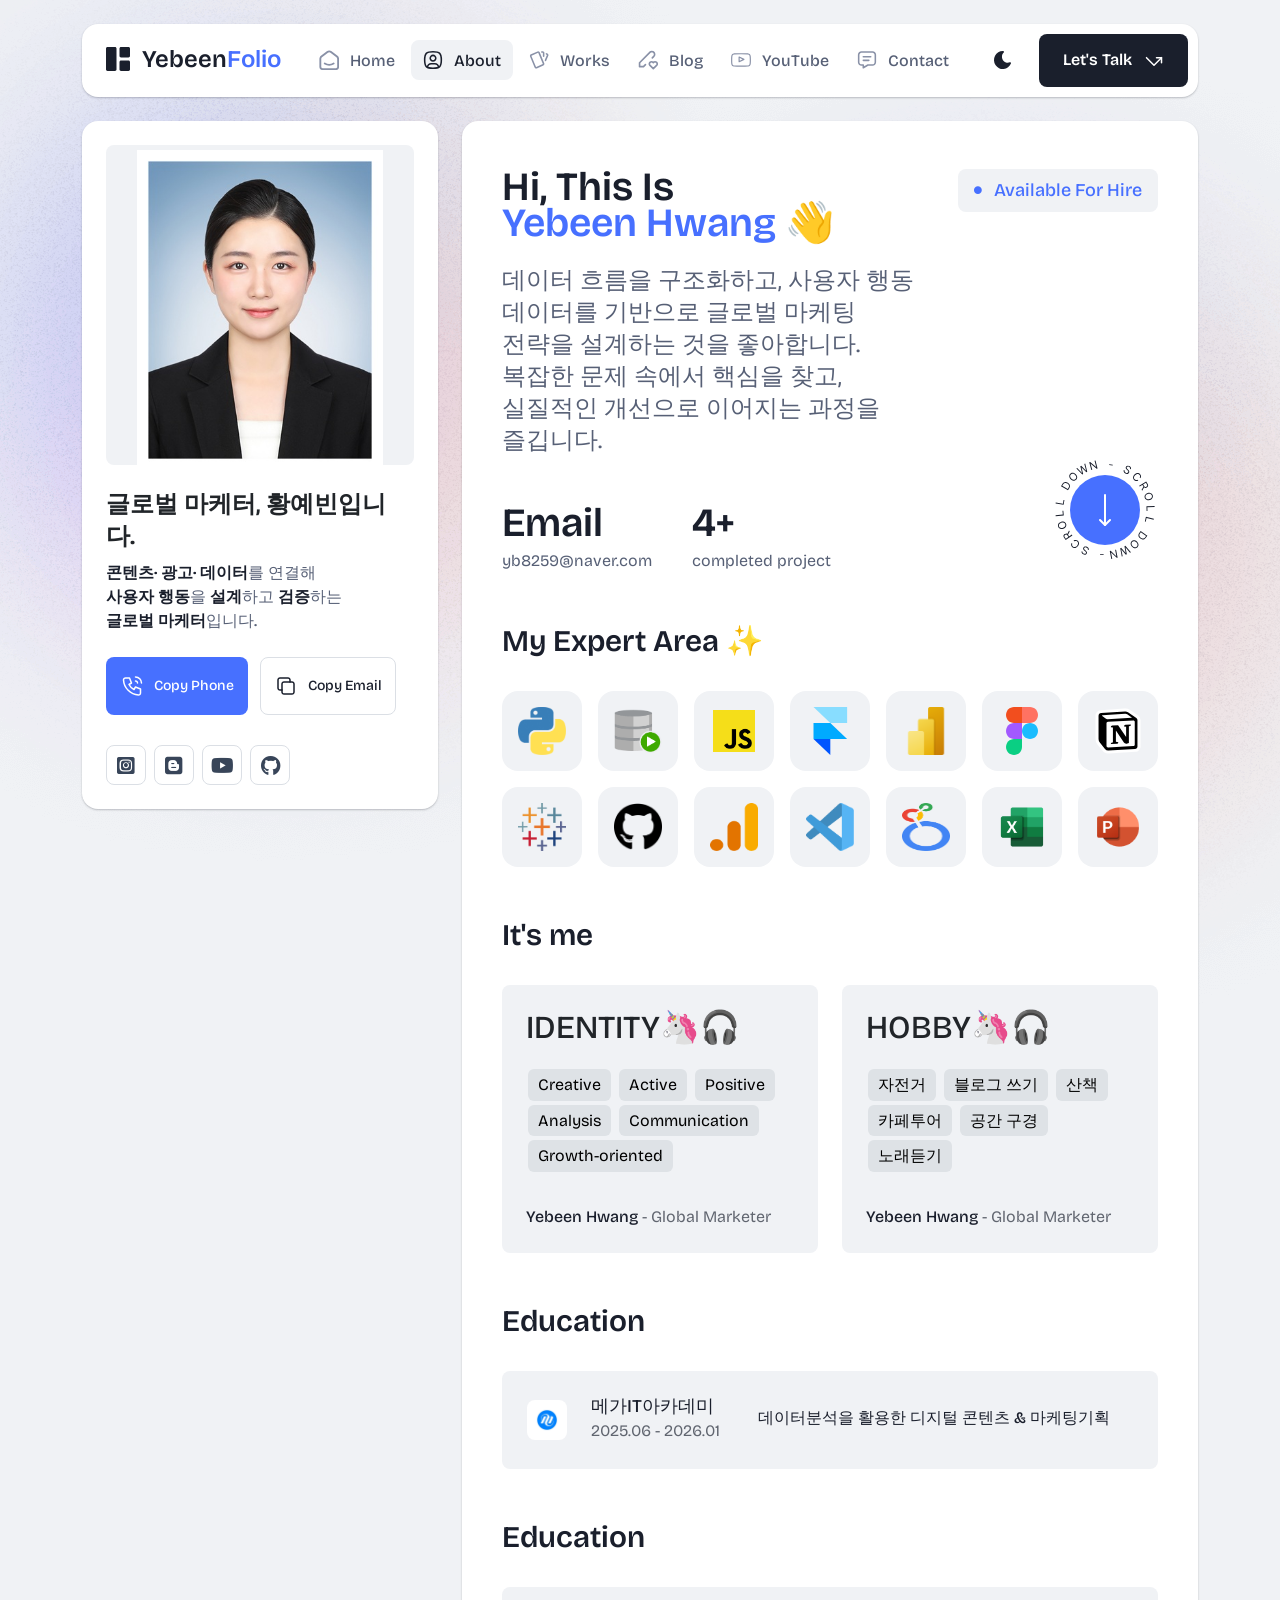
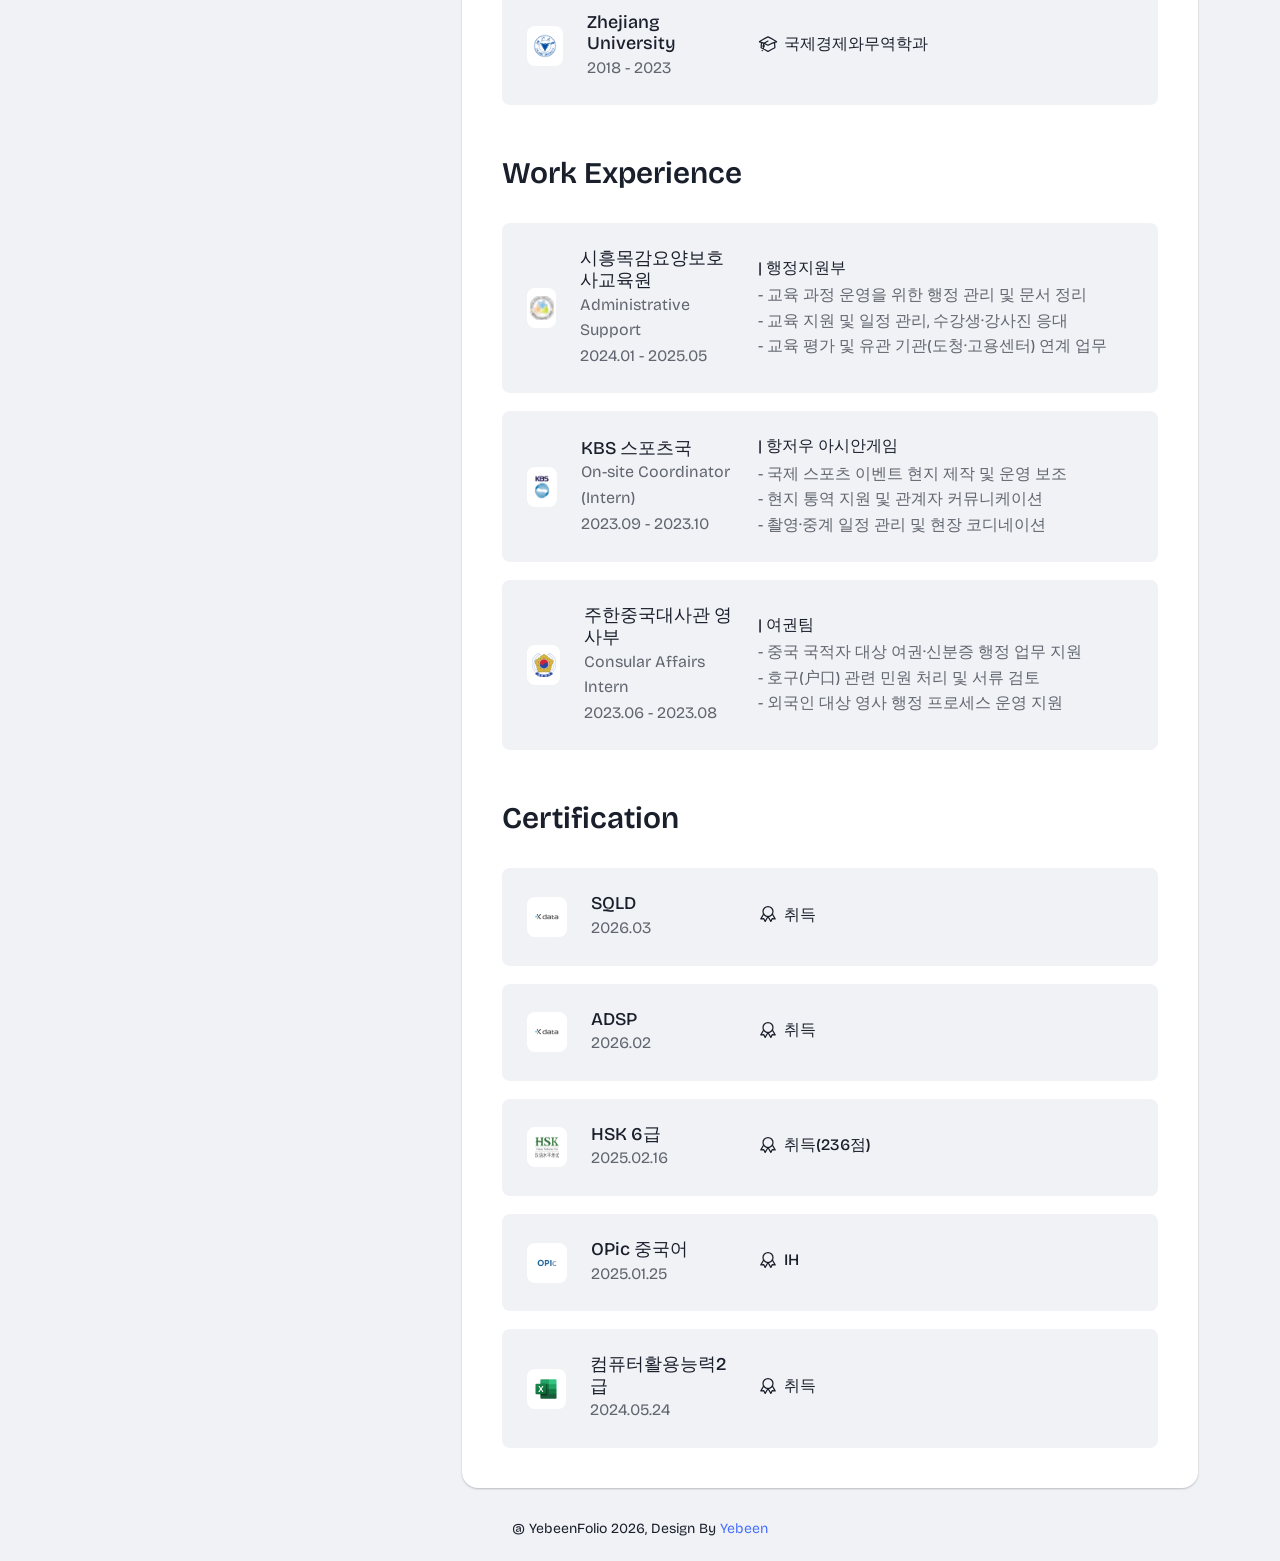
==== commit 80d9d3e1: "update about page" ====
--- a/about.html
+++ b/about.html
@@ -1,4 +1,4 @@
-<!DOCTYPE html>
+<!doctype html>
 <html lang="en">
   <head>
     <meta charset="UTF-8" />
@@ -233,7 +233,7 @@
                       YouTube
                     </a>
                   </li>
-                  
+
                   <li class="nav-item">
                     <a class="nav-link" href="contact.html">
                       <svg
@@ -391,10 +391,8 @@
                         <span>콘텐츠·</span>
                         <span>광고·</span>
                         <span>데이터</span>를 연결해<br />
-                        <span>사용자 행동</span>을
-                        <span>설계</span>하고
-                        <span>검증</span>하는
-                        <span>글로벌 마케터</span>입니다.
+                        <span>사용자 행동</span>을 <span>설계</span>하고
+                        <span>검증</span>하는 <span>글로벌 마케터</span>입니다.
                       </p>
                       <div class="common-button-groups">
                         <button
@@ -478,7 +476,11 @@
                             ></a>
                           </li>
                           <li>
-                            <a href="https://www.youtube.com/@moubeen" target="_blank" aria-label="YouTube">
+                            <a
+                              href="https://www.youtube.com/@moubeen"
+                              target="_blank"
+                              aria-label="YouTube"
+                            >
                               <i class="fab fa-youtube"></i>
                             </a>
                           </li>
@@ -504,10 +506,10 @@
                           Hi, This Is <span>Yebeen Hwang</span> 👋
                         </h1>
                         <p>
-                          데이터 흐름을 구조화하고,
-사용자 행동 데이터를 기반으로 글로벌 마케팅 전략을 설계하는 것을 좋아합니다.
-복잡한 문제 속에서 핵심을 찾고,
-실질적인 개선으로 이어지는 과정을 즐깁니다.
+                          데이터 흐름을 구조화하고, 사용자 행동 데이터를
+                          기반으로 글로벌 마케팅 전략을 설계하는 것을
+                          좋아합니다. 복잡한 문제 속에서 핵심을 찾고, 실질적인
+                          개선으로 이어지는 과정을 즐깁니다.
                         </p>
                       </div>
                       <div class="available-btn">
@@ -674,7 +676,9 @@
                               <span class="tag-button">노래듣기</span>
                             </div>
                             <div class="designation">
-                              <p><span> Yebeen Hwang</span> - Global Marketer</p>
+                              <p>
+                                <span> Yebeen Hwang</span> - Global Marketer
+                              </p>
                             </div>
                           </div>
                         </div>
@@ -787,9 +791,7 @@
                                     />
                                   </div>
                                   <div class="text">
-                                    <h4 class="title">Zhejiang University
-
-                                    </h4>
+                                    <h4 class="title">Zhejiang University</h4>
                                     <p class="year">2018 - 2023</p>
                                   </div>
                                 </div>
@@ -860,7 +862,9 @@
                                     />
                                   </div>
                                   <div class="text">
-                                    <h4 class="title">시흥목감요양보호사교육원</h4>
+                                    <h4 class="title">
+                                      시흥목감요양보호사교육원
+                                    </h4>
                                     <p class="year">Administrative Support</p>
                                     <p class="year">2024.01 - 2025.05</p>
                                   </div>
@@ -868,9 +872,12 @@
                                 <div class="winner-tag">
                                   <h4 class="title">| 행정지원부</h4>
                                   <p class="year">
-                                    - 교육 과정 운영을 위한 행정 관리 및 문서 정리<br>
-                                    - 교육 지원 및 일정 관리, 수강생·강사진 응대<br>
-                                    - 교육 평가 및 유관 기관(도청·고용센터) 연계 업무
+                                    - 교육 과정 운영을 위한 행정 관리 및 문서
+                                    정리<br />
+                                    - 교육 지원 및 일정 관리, 수강생·강사진
+                                    응대<br />
+                                    - 교육 평가 및 유관 기관(도청·고용센터) 연계
+                                    업무
                                   </p>
                                 </div>
                                 <div class="project-btn">
@@ -912,15 +919,18 @@
                                   </div>
                                   <div class="text">
                                     <h4 class="title">KBS 스포츠국</h4>
-                                    <p class="year">On-site Coordinator (Intern)</p>
+                                    <p class="year">
+                                      On-site Coordinator (Intern)
+                                    </p>
                                     <p class="year">2023.09 - 2023.10</p>
                                   </div>
                                 </div>
                                 <div class="winner-tag">
                                   <h4 class="title">| 항저우 아시안게임</h4>
                                   <p class="year">
-                                    - 국제 스포츠 이벤트 현지 제작 및 운영 보조<br>
-                                    - 현지 통역 지원 및 관계자 커뮤니케이션<br>
+                                    - 국제 스포츠 이벤트 현지 제작 및 운영
+                                    보조<br />
+                                    - 현지 통역 지원 및 관계자 커뮤니케이션<br />
                                     - 촬영·중계 일정 관리 및 현장 코디네이션
                                   </p>
                                 </div>
@@ -970,8 +980,9 @@
                                 <div class="winner-tag">
                                   <h4 class="title">| 여권팀</h4>
                                   <p class="year">
-                                    - 중국 국적자 대상 여권·신분증 행정 업무 지원<br>
-                                    - 호구(户口) 관련 민원 처리 및 서류 검토<br>
+                                    - 중국 국적자 대상 여권·신분증 행정 업무
+                                    지원<br />
+                                    - 호구(户口) 관련 민원 처리 및 서류 검토<br />
                                     - 외국인 대상 영사 행정 프로세스 운영 지원
                                   </p>
                                 </div>
@@ -1053,7 +1064,7 @@
                                         stroke-linejoin="round"
                                       />
                                     </svg>
-                                    취득예정
+                                    취득
                                   </h4>
                                 </div>
                                 <div class="project-btn">
@@ -1128,7 +1139,7 @@
                                         stroke-linejoin="round"
                                       />
                                     </svg>
-                                    취득예정
+                                    취득
                                   </h4>
                                 </div>
                                 <div class="project-btn">
@@ -1169,9 +1180,7 @@
                                     />
                                   </div>
                                   <div class="text">
-                                    <h4 class="title">
-                                      HSK 6급
-                                    </h4>
+                                    <h4 class="title">HSK 6급</h4>
                                     <p class="year">2025.02.16</p>
                                   </div>
                                 </div>
@@ -1245,9 +1254,7 @@
                                     />
                                   </div>
                                   <div class="text">
-                                    <h4 class="title">
-                                      OPic 중국어
-                                    </h4>
+                                    <h4 class="title">OPic 중국어</h4>
                                     <p class="year">2025.01.25</p>
                                   </div>
                                 </div>
--- a/assets/css/style.css
+++ b/assets/css/style.css
@@ -3429,3 +3429,94 @@
 .card p span {
   display: inline-block;
 }
+/* =========================
+   MOBILE FIX : index.html
+   ========================= */
+   @media (max-width: 991px) {
+
+    /* 전체 레이아웃 세로 전환 */
+    .home-layout {
+      flex-direction: column;
+    }
+  
+    /* 좌/우 영역 width 해제 */
+    .left-area,
+    .right-area {
+      width: 100% !important;
+      flex: none;
+    }
+  
+    /* 우측 카드들도 전체 폭 */
+    .right-area .card {
+      width: 100% !important;
+    }
+  
+    /* Recent Projects 높이 고정 해제 */
+    .card-projects {
+      width: 100% !important;
+      height: auto !important;
+      max-height: none;
+    }
+  
+    .card-projects .projects-main {
+      max-height: none;
+      overflow: visible;
+    }
+  
+    /* Work / Expert 카드 높이 자동 */
+    .work-experiance-card,
+    .expertise-card {
+      height: auto;
+    }
+  
+    /* 카드 간 간격 정리 */
+    .right-area .card {
+      margin-bottom: 24px;
+    }
+  }
+/* =========================
+   MOBILE FIX : index.html
+   ========================= */
+   @media (max-width: 991px) {
+
+    /* 전체 레이아웃 세로 스택 */
+    .home-layout {
+      flex-direction: column;
+    }
+  
+    /* 좌/우 영역 폭 해제 */
+    .left-area,
+    .right-area {
+      width: 100% !important;
+      flex: none;
+    }
+  
+    /* 우측 카드 전체폭 */
+    .right-area .card {
+      width: 100% !important;
+    }
+  
+    /* Recent Projects 고정 높이 제거 */
+    .card-projects {
+      width: 100% !important;
+      height: auto !important;
+      max-height: none;
+    }
+  
+    .card-projects .projects-main {
+      overflow: visible;
+      max-height: none;
+    }
+  
+    /* Work / Expert 카드 자동 높이 */
+    .work-experiance-card,
+    .expertise-card {
+      height: auto;
+    }
+  
+    /* 카드 간 여백 */
+    .right-area .card {
+      margin-bottom: 24px;
+    }
+  }
+    
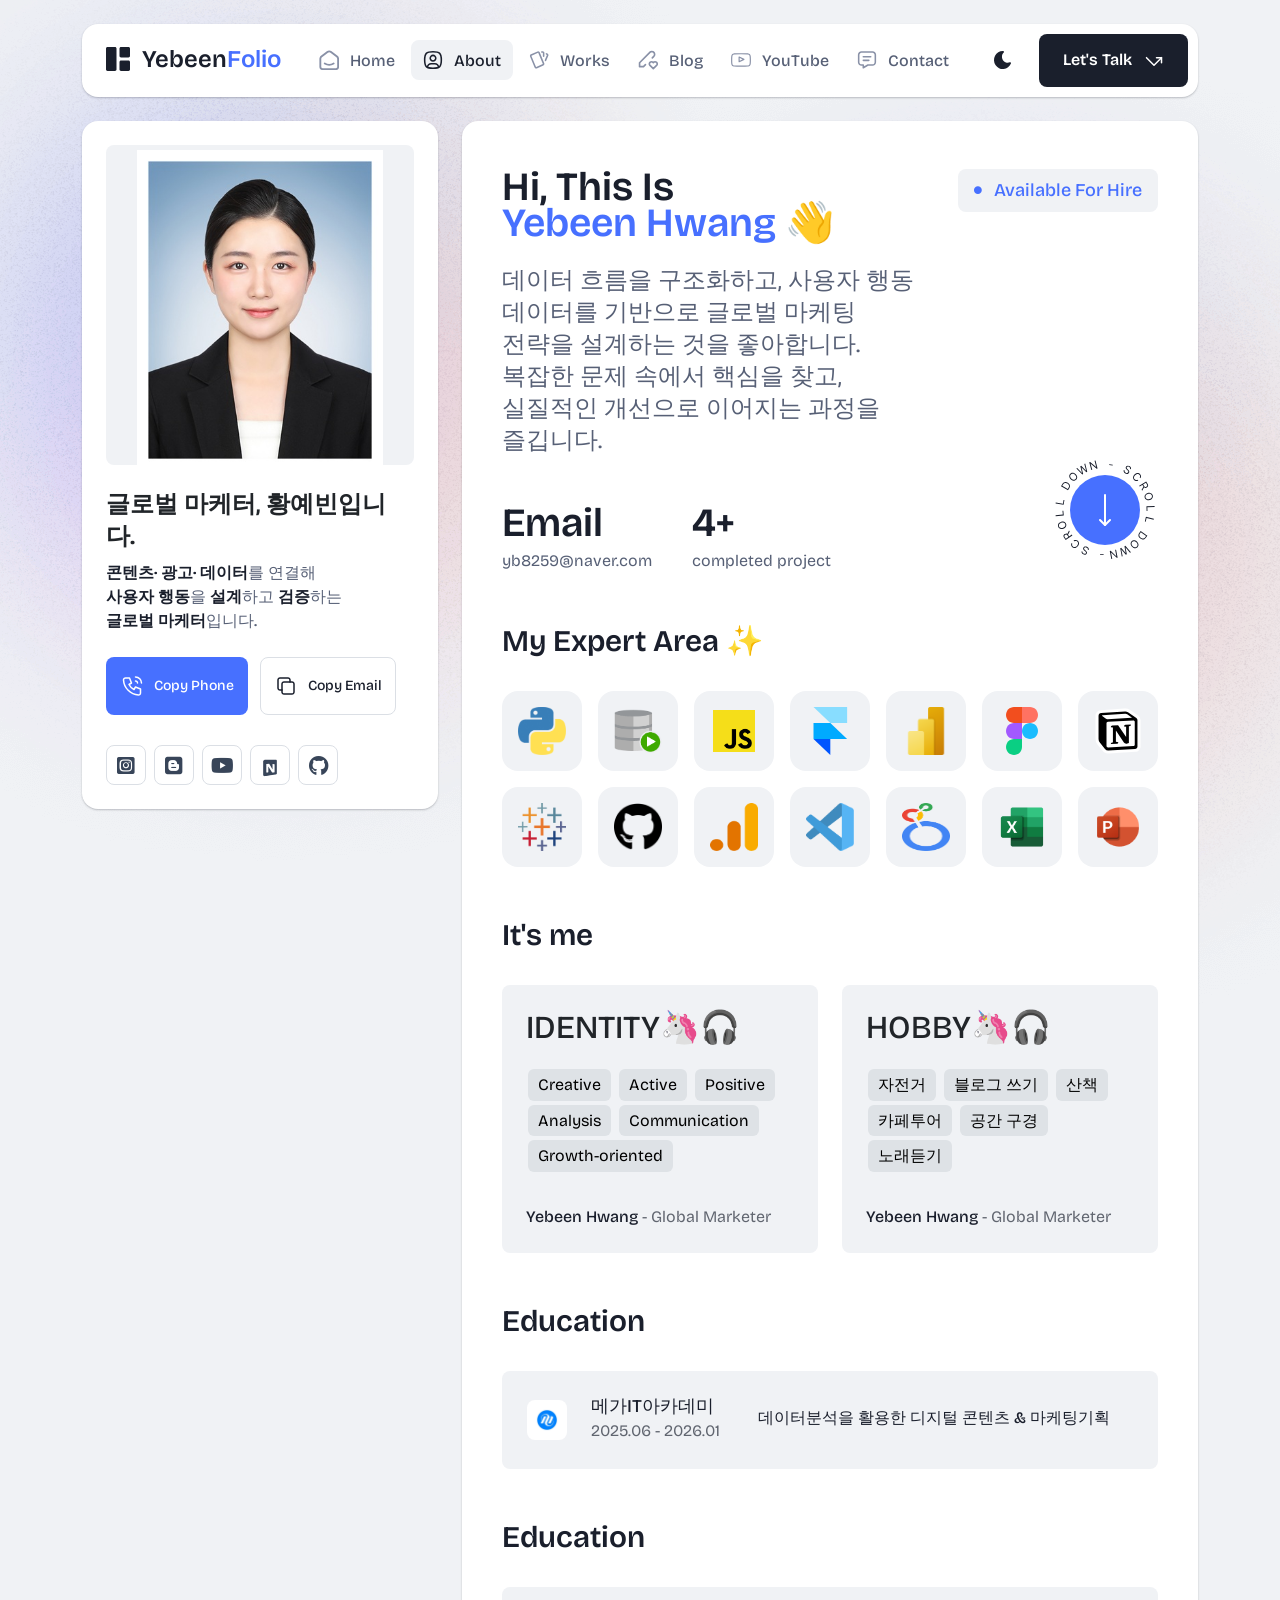
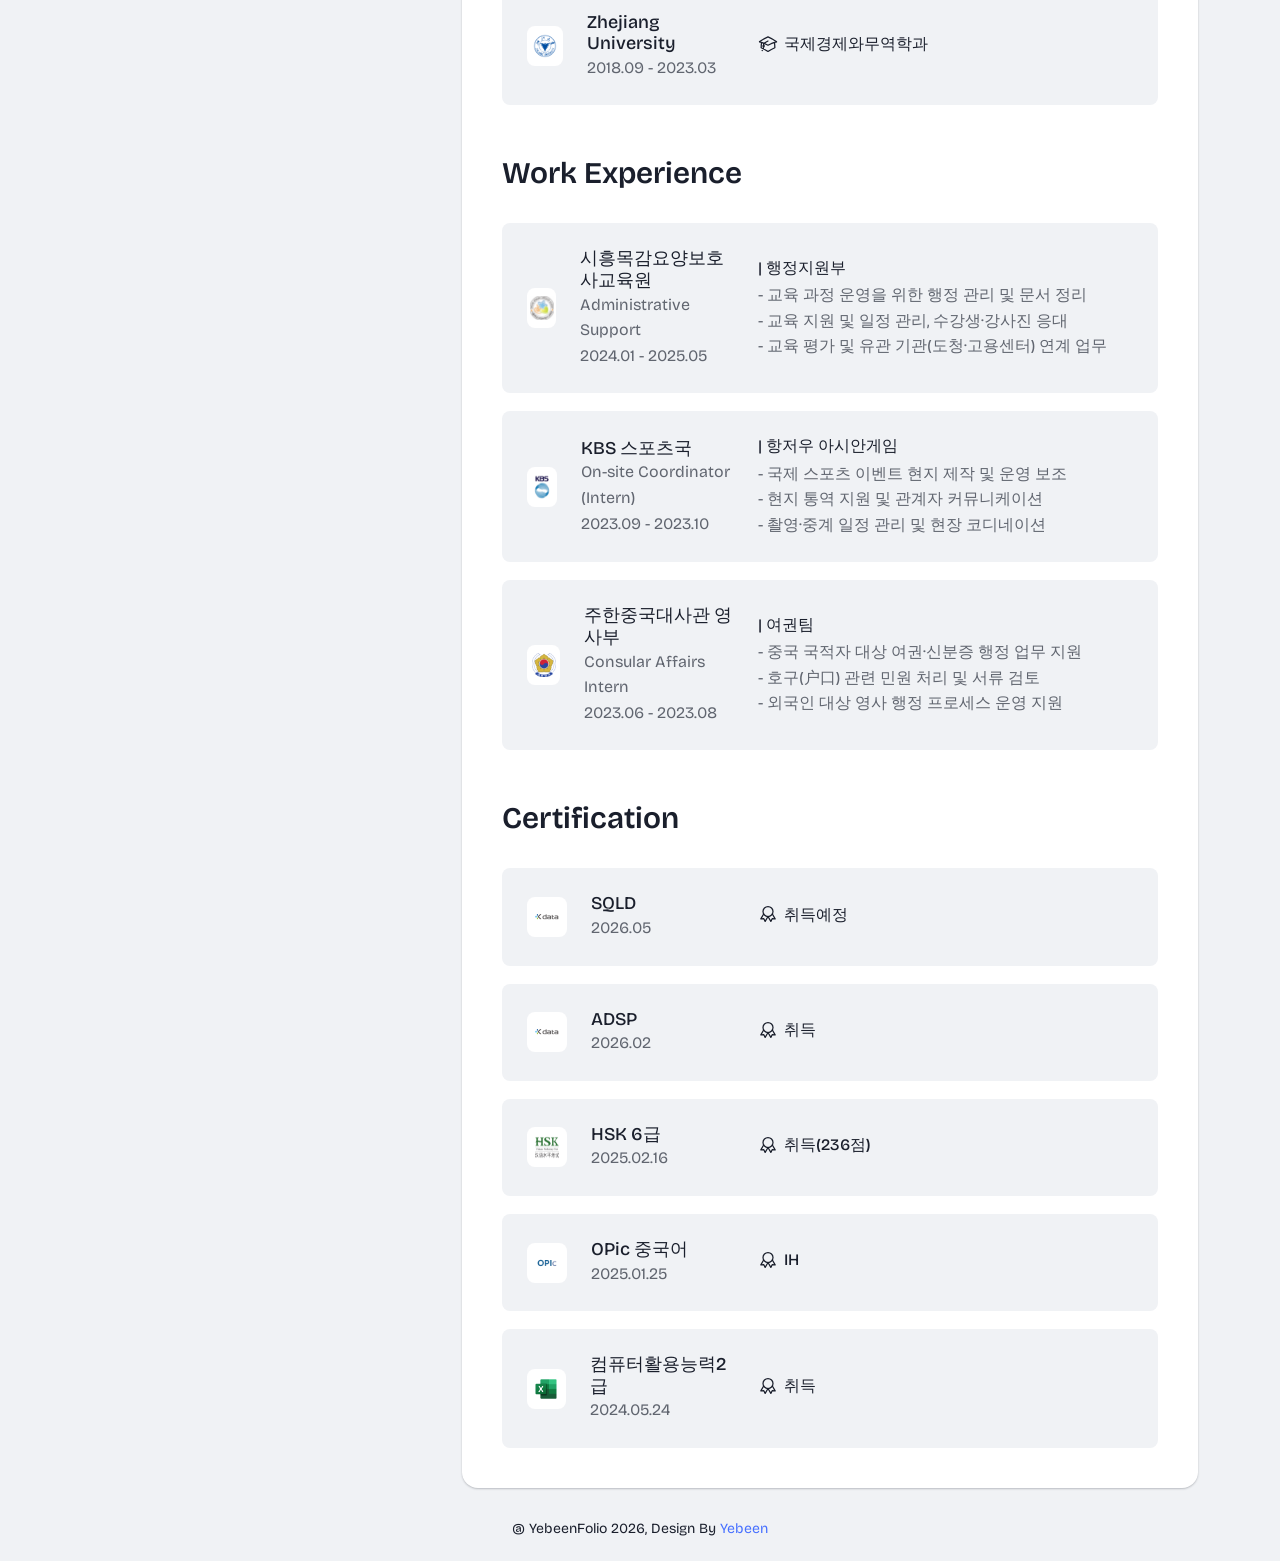
==== commit 25c43b5d: "포트폴리오 수정 (Notion 추가 및 UI 개선)" ====
--- a/about.html
+++ b/about.html
@@ -1,6 +1,20 @@
 <!doctype html>
 <html lang="en">
   <head>
+    <!-- Google Tag Manager -->
+    <script>
+      (function (w, d, s, l, i) {
+        w[l] = w[l] || [];
+        w[l].push({ "gtm.start": new Date().getTime(), event: "gtm.js" });
+        var f = d.getElementsByTagName(s)[0],
+          j = d.createElement(s),
+          dl = l != "dataLayer" ? "&l=" + l : "";
+        j.async = true;
+        j.src = "https://www.googletagmanager.com/gtm.js?id=" + i + dl;
+        f.parentNode.insertBefore(j, f);
+      })(window, document, "script", "dataLayer", "GTM-PL3CHTKC");
+    </script>
+    <!-- End Google Tag Manager -->
     <meta charset="UTF-8" />
     <meta http-equiv="X-UA-Compatible" content="IE=edge" />
     <title>Yebeen Folio</title>
@@ -28,6 +42,16 @@
   </head>
 
   <body>
+    <!-- Google Tag Manager (noscript) -->
+    <noscript
+      ><iframe
+        src="https://www.googletagmanager.com/ns.html?id=GTM-PL3CHTKC"
+        height="0"
+        width="0"
+        style="display: none; visibility: hidden"
+      ></iframe
+    ></noscript>
+    <!-- End Google Tag Manager (noscript) -->
     <div id="page-content">
       <!-- header part start -->
       <header class="header-area">
@@ -485,6 +509,13 @@
                             </a>
                           </li>
                           <li>
+                            <a href="https://www.notion.so/2e840f1986af81dfa955cfcb53361857?v=2e840f1986af81a2ae55000cc8360b7c&source=copy_link" target="_blank" class="notion-icon">
+                              <svg width="20" height="20" viewBox="0 0 256 256" fill="currentColor">
+                                <path d="M54.6 24.6C54.6 24.6 40.5 35.2 40.5 36.6C40.5 38 40.9 224.8 40.9 224.8C40.9 224.8 52.3 232.9 54.6 232.9C56.9 232.9 201.4 211.4 201.4 211.4C201.4 211.4 215.5 202.1 215.5 200.7C215.5 199.3 215.5 31.2 215.5 31.2C215.5 31.2 207.3 23.1 205 23.1C202.7 23.1 54.6 24.6 54.6 24.6ZM184.2 80.5C184.2 80.5 186.8 82.1 186.8 84.5V180.7C186.8 180.7 185.4 184.3 180.4 184.7L156.8 185.9C156.8 185.9 153.8 184.5 152.8 182.5L106.5 108.9V180.7C106.5 180.7 105.1 184.3 100.1 184.7L83.5 185.9C83.5 185.9 80.5 184.5 80.5 182.5V78.5C80.5 78.5 82.3 75.5 85.3 75.5L115.5 74.5C115.5 74.5 118.5 75.5 119.5 77.5L160.5 146.5V78.5C160.5 78.5 162.3 75.5 165.3 75.5L184.2 80.5Z"/>
+                              </svg>
+                            </a>
+                          </li>
+                          <li>
                             <a
                               href="https://github.com/yb8259/yebeen_folio"
                               target="_blank"
@@ -792,7 +823,7 @@
                                   </div>
                                   <div class="text">
                                     <h4 class="title">Zhejiang University</h4>
-                                    <p class="year">2018 - 2023</p>
+                                    <p class="year">2018.09 - 2023.03</p>
                                   </div>
                                 </div>
                                 <div class="winner-tag">
@@ -1032,7 +1063,7 @@
                                   </div>
                                   <div class="text">
                                     <h4 class="title">SQLD</h4>
-                                    <p class="year">2026.03</p>
+                                    <p class="year">2026.05</p>
                                   </div>
                                 </div>
                                 <div class="winner-tag">
@@ -1064,7 +1095,7 @@
                                         stroke-linejoin="round"
                                       />
                                     </svg>
-                                    취득
+                                    취득예정
                                   </h4>
                                 </div>
                                 <div class="project-btn">
